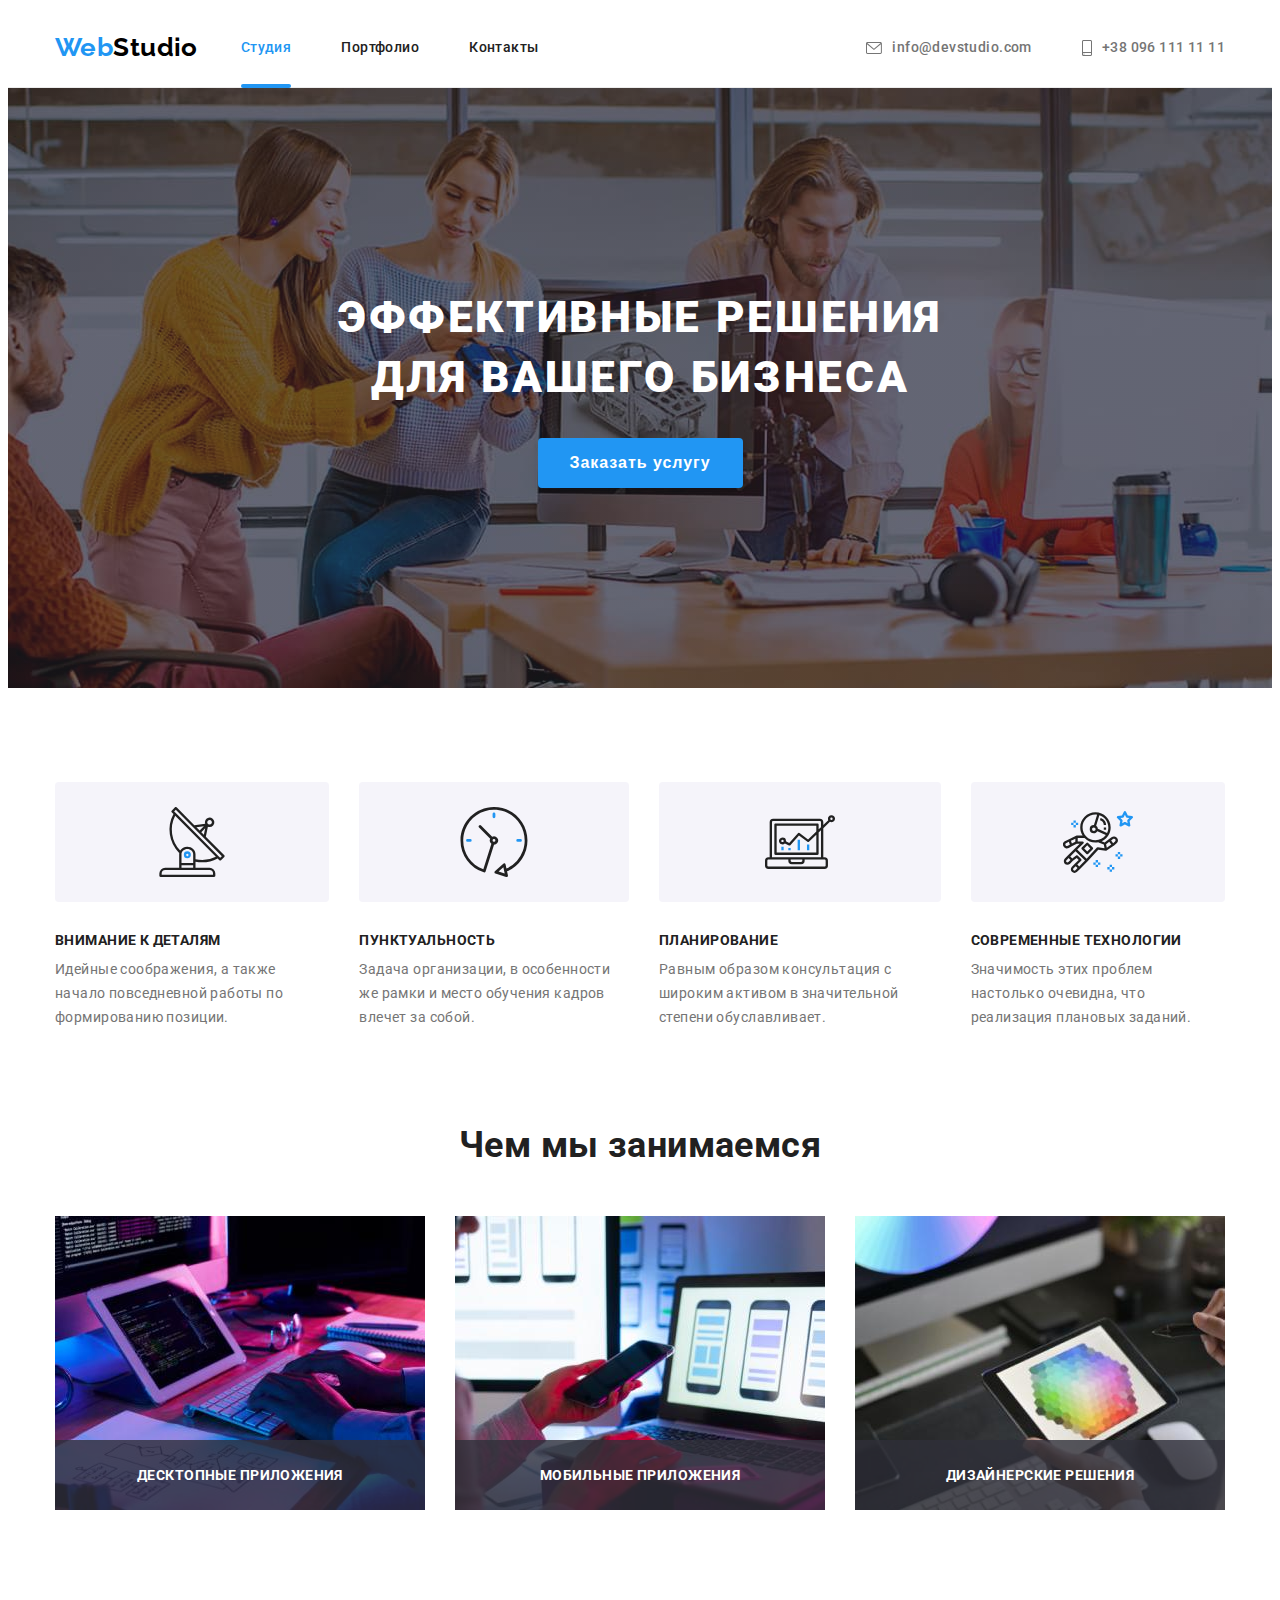
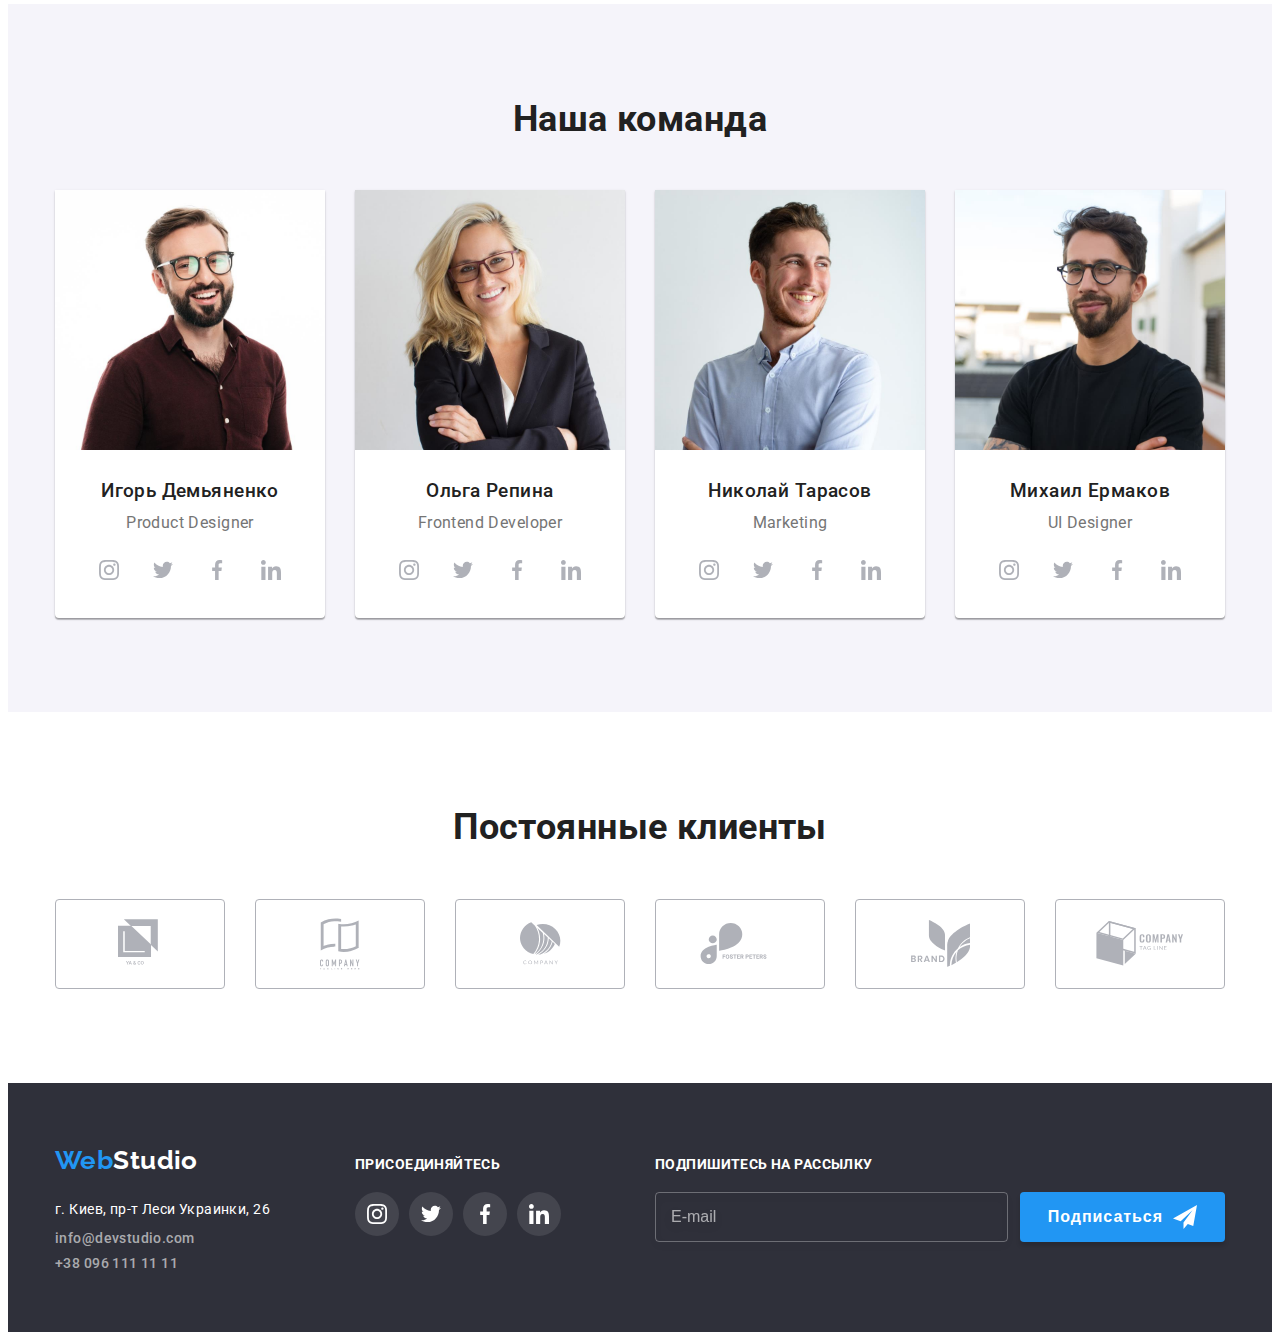
==== index.html @ 54476f55 "Initial commit" ====
<!DOCTYPE html>
<html lang="ru">
  <head>
    <meta charset="UTF-8" />
    <meta http-equiv="X-UA-Compatible" content="IE=edge" />
    <meta name="viewport" content="width=device-width, initial-scale=1.0" />
    <title>Студия</title>
    <link
      rel="stylesheet"
      href="https://cdnjs.cloudflare.com/ajax/libs/modern-normalize/1.0.0/modern-normalize.min.css"
      integrity="sha512-ISS7cAi1PEhQ8jnbJpJZMd29NlhNj4AWYyLOSp2CE/CsHxTCu+r+t0D2yoJudVrd0/8fTVPUVDzY5Tvli75u/g=="
      crossorigin="anonymous"
    />
    <link rel="preconnect" href="https://fonts.gstatic.com" />
    <link
      href="https://fonts.googleapis.com/css2?family=Raleway:wght@700&family=Roboto:wght@400;500;700;900&display=swap"
      rel="stylesheet"
    />
    <link rel="stylesheet" href="./css/styles.css" />
  </head>
  <body>
    <!-- Шапка -->
    <header class="page-header">
      <div class="container">
        <nav class="navigation-menu">
          <a href="./index.html" class="logo">
            <span class="logo-web">Web</span><span class="logo-studio">Studio</span></a
          >
          <ul class="list header-links">
            <li class="header-list-item"><a href="./index.html" class="link current">Студия</a></li>
            <li class="header-list-item"><a href="./portfolio.html" class="link">Портфолио</a></li>
            <li class="header-list-item"><a href="" class="link">Контакты</a></li>
          </ul>
        </nav>
        <ul class="list header-contacts">
          <li class="header-list-item">
            <a href="mailto:info@devstudio.com" class="link contact-link mail">
              <svg class="icon" width="16" height="12"><use href="./images/sprite.svg#icon-envelope"></use></svg
              >info@devstudio.com
            </a>
          </li>
          <li class="header-list-item">
            <a href="tel:+380961111111" class="link contact-link phone"
              ><svg class="icon" width="10" height="16"><use href="./images/sprite.svg#icon-smartphone"></use></svg>+38
              096 111 11 11</a
            >
          </li>
        </ul>
      </div>
    </header>
    <main>
      <!-- Герой -->
      <section class="hero">
        <div class="container">
          <h1 class="main-title">Эффективные решения для вашего бизнеса</h1>
          <button type="button" class="main-button" data-modal-open>Заказать услугу</button>
        </div>
      </section>
      <!-- Приемущества -->
      <section class="section">
        <div class="container advantages">
          <h2 class="visually-hidden">Наши приемущества</h2>
          <ul class="list advantages-list">
            <li class="advantages-item icon-antena">
              <h3 class="title list-title">Внимание к деталям</h3>
              <p>Идейные соображения, а также начало повседневной работы по формированию позиции.</p>
            </li>
            <li class="advantages-item icon-clock">
              <h3 class="title list-title">Пунктуальность</h3>
              <p>Задача организации, в особенности же рамки и место обучения кадров влечет за собой.</p>
            </li>
            <li class="advantages-item icon-diagram">
              <h3 class="title list-title">Планирование</h3>
              <p>Равным образом консультация с широким активом в значительной степени обуславливает.</p>
            </li>
            <li class="advantages-item icon-astronaut">
              <h3 class="title list-title">Современные технологии</h3>
              <p>Значимость этих проблем настолько очевидна, что реализация плановых заданий.</p>
            </li>
          </ul>
        </div>
      </section>
      <!-- Чем мы занимаемся -->
      <section class="section about-us">
        <div class="container">
          <h2 class="title section-title">Чем мы занимаемся</h2>
          <ul class="list about-us-list">
            <li class="about-us-list-item">
              <div class="about-us-thumb"><img src="./images/img_1.jpg" alt="Десктопные приложения" width="370" /></div>
              <h3 class="list-title">Десктопные приложения</h3>
            </li>
            <li class="about-us-list-item">
              <div class="about-us-thumb"><img src="./images/img_2.jpg" alt="Мобильные приложения" width="370" /></div>
              <h3 class="list-title">Мобильные приложения</h3>
            </li>
            <li class="about-us-list-item">
              <div class="about-us-thumb"><img src="./images/img_3.jpg" alt="Дизайнерские решения" width="370" /></div>
              <h3 class="list-title">Дизайнерские решения</h3>
            </li>
          </ul>
        </div>
      </section>
      <!-- Наша команда -->
      <section class="section our-team">
        <div class="container">
          <h2 class="title section-title">Наша команда</h2>
          <ul class="list team">
            <li class="team-member">
              <div class="team-member-photo">
                <img src="./images/photo_1.jpg" alt="фото Игорь Демьяненко" width="270" />
              </div>
              <div class="team-member-info">
                <h3 class="our-team-member">Игорь Демьяненко</h3>
                <p>Product Designer</p>
                <ul class="list social-icons">
                  <li class="social-icons-item">
                    <a href="" class="social-icons-link" target="_blank" rel="noopener noreferrer">
                      <svg class="icon"><use href="./images/sprite.svg#icon-instagram"></use></svg>
                    </a>
                  </li>
                  <li class="social-icons-item">
                    <a href="" class="social-icons-link" target="_blank" rel="noopener noreferrer">
                      <svg class="icon"><use href="./images/sprite.svg#icon-twitter"></use></svg>
                    </a>
                  </li>
                  <li class="social-icons-item">
                    <a href="" class="social-icons-link" target="_blank" rel="noopener noreferrer"
                      ><svg class="icon"><use href="./images/sprite.svg#icon-facebook"></use></svg
                    ></a>
                  </li>
                  <li class="social-icons-item">
                    <a href="" class="social-icons-link" target="_blank" rel="noopener noreferrer">
                      <svg class="icon"><use href="./images/sprite.svg#icon-linkedin"></use></svg>
                    </a>
                  </li>
                </ul>
              </div>
            </li>
            <li class="team-member">
              <div class="team-member-photo">
                <img src="./images/photo_2.jpg" alt="фото Ольга Репина" width="270" />
              </div>
              <div class="team-member-info">
                <h3 class="our-team-member">Ольга Репина</h3>
                <p>Frontend Developer</p>
                <ul class="list social-icons">
                  <li class="social-icons-item">
                    <a href="" class="social-icons-link" target="_blank" rel="noopener noreferrer">
                      <svg class="icon"><use href="./images/sprite.svg#icon-instagram"></use></svg>
                    </a>
                  </li>
                  <li class="social-icons-item">
                    <a href="" class="social-icons-link" target="_blank" rel="noopener noreferrer">
                      <svg class="icon"><use href="./images/sprite.svg#icon-twitter"></use></svg>
                    </a>
                  </li>
                  <li class="social-icons-item">
                    <a href="" class="social-icons-link" target="_blank" rel="noopener noreferrer">
                      <svg class="icon"><use href="./images/sprite.svg#icon-facebook"></use></svg>
                    </a>
                  </li>
                  <li class="social-icons-item">
                    <a href="" class="social-icons-link" target="_blank" rel="noopener noreferrer">
                      <svg class="icon"><use href="./images/sprite.svg#icon-linkedin"></use></svg>
                    </a>
                  </li>
                </ul>
              </div>
            </li>
            <li class="team-member">
              <div class="team-member-photo">
                <img src="./images/photo_3.jpg" alt="фото Николай Тарасов" width="270" />
              </div>
              <div class="team-member-info">
                <h3 class="our-team-member">Николай Тарасов</h3>
                <p>Marketing</p>
                <ul class="list social-icons">
                  <li class="social-icons-item">
                    <a href="" class="social-icons-link" target="_blank" rel="noopener noreferrer">
                      <svg class="icon"><use href="./images/sprite.svg#icon-instagram"></use></svg>
                    </a>
                  </li>
                  <li class="social-icons-item">
                    <a href="" class="social-icons-link" target="_blank" rel="noopener noreferrer">
                      <svg class="icon"><use href="./images/sprite.svg#icon-twitter"></use></svg>
                    </a>
                  </li>
                  <li class="social-icons-item">
                    <a href="" class="social-icons-link" target="_blank" rel="noopener noreferrer">
                      <svg class="icon"><use href="./images/sprite.svg#icon-facebook"></use></svg>
                    </a>
                  </li>
                  <li class="social-icons-item">
                    <a href="" class="social-icons-link" target="_blank" rel="noopener noreferrer">
                      <svg class="icon"><use href="./images/sprite.svg#icon-linkedin"></use></svg>
                    </a>
                  </li>
                </ul>
              </div>
            </li>
            <li class="team-member">
              <div class="team-member-photo">
                <img src="./images/photo_4.jpg" alt="фото Михаил Ермаков" width="270" />
              </div>
              <div class="team-member-info">
                <h3 class="our-team-member">Михаил Ермаков</h3>
                <p>UI Designer</p>
                <ul class="list social-icons">
                  <li class="social-icons-item">
                    <a href="" class="social-icons-link" target="_blank" rel="noopener noreferrer">
                      <svg class="icon"><use href="./images/sprite.svg#icon-instagram"></use></svg>
                    </a>
                  </li>
                  <li class="social-icons-item">
                    <a href="" class="social-icons-link" target="_blank" rel="noopener noreferrer">
                      <svg class="icon"><use href="./images/sprite.svg#icon-twitter"></use></svg>
                    </a>
                  </li>
                  <li class="social-icons-item">
                    <a href="" class="social-icons-link" target="_blank" rel="noopener noreferrer">
                      <svg class="icon"><use href="./images/sprite.svg#icon-facebook"></use></svg>
                    </a>
                  </li>
                  <li class="social-icons-item">
                    <a href="" class="social-icons-link" target="_blank" rel="noopener noreferrer">
                      <svg class="icon"><use href="./images/sprite.svg#icon-linkedin"></use></svg>
                    </a>
                  </li>
                </ul>
              </div>
            </li>
          </ul>
        </div>
      </section>
      <section class="section regular-customers">
        <div class="container">
          <h2 class="title section-title">Постоянные клиенты</h2>
          <ul class="list">
            <li class="customers-list-item">
              <a href="" class="customers-icons-link" target="_blank" rel="noopener noreferrer">
                <svg class="icon" width="44" height="49"><use href="./images/sprite.svg#icon-logo_1"></use></svg>
              </a>
            </li>
            <li class="customers-list-item">
              <a href="" class="customers-icons-link" target="_blank" rel="noopener noreferrer">
                <svg class="icon" width="40" height="52"><use href="./images/sprite.svg#icon-logo_2"></use></svg>
              </a>
            </li>
            <li class="customers-list-item">
              <a href="" class="customers-icons-link" target="_blank" rel="noopener noreferrer">
                <svg class="icon" width="41" height="43"><use href="./images/sprite.svg#icon-logo_3"></use></svg>
              </a>
            </li>
            <li class="customers-list-item">
              <a href="" class="customers-icons-link" target="_blank" rel="noopener noreferrer">
                <svg class="icon" width="80" height="42"><use href="./images/sprite.svg#icon-logo_4"></use></svg>
              </a>
            </li>
            <li class="customers-list-item">
              <a href="" class="customers-icons-link" target="_blank" rel="noopener noreferrer">
                <svg class="icon" width="59" height="47"><use href="./images/sprite.svg#icon-logo_5"></use></svg>
              </a>
            </li>
            <li class="customers-list-item">
              <a href="" class="customers-icons-link" target="_blank" rel="noopener noreferrer">
                <svg class="icon" width="88" height="45"><use href="./images/sprite.svg#icon-logo_6"></use></svg>
              </a>
            </li>
          </ul>
        </div>
      </section>
    </main>
    <!-- Футер -->
    <footer class="footer-section">
      <div class="container footer-blocks">
        <div class="widget-block">
          <a href="./index.html" class="logo">
            <span class="logo-web">Web</span><span class="logo-studio-footer">Studio</span></a
          >
          <address>
            <span class="our-address">г. Киев, пр-т Леси Украинки, 26</span>
            <a href="mailto:info@devstudio.com" class="link link-footer">info@devstudio.com</a>
            <a href="tel:+380961111111" class="link link-footer">+38 096 111 11 11</a>
          </address>
        </div>
        <div class="social">
          <h2 class="social-title">Присоединяйтесь</h2>
          <ul class="list">
            <li class="social-list-item">
              <a href="" class="link" target="_blank" rel="noreferrer noopener">
                <svg class="icon">
                  <use href="./images/sprite.svg#icon-instagram"></use>
                </svg>
              </a>
            </li>
            <li class="social-list-item">
              <a href="" class="link" target="_blank" rel="noreferrer noopener">
                <svg class="icon">
                  <use href="./images/sprite.svg#icon-twitter"></use>
                </svg>
              </a>
            </li>
            <li class="social-list-item">
              <a href="" class="link" target="_blank" rel="noreferrer noopener">
                <svg class="icon">
                  <use href="./images/sprite.svg#icon-facebook"></use>
                </svg>
              </a>
            </li>
            <li class="social-list-item">
              <a href="" class="link" target="_blank" rel="noreferrer noopener">
                <svg class="icon">
                  <use href="./images/sprite.svg#icon-linkedin"></use>
                </svg>
              </a>
            </li>
          </ul>
        </div>
        <div class="subscription">
          <h2 class="actions">Подпишитесь на рассылку</h2>
          <form class="subscription-form">
            <input class="form-field" type="email" placeholder="E-mail" name="subscription-email" />
            <button class="btn-submit" type="submit">
              Подписаться<svg class="subscription-icon" width="24" height="24">
                <use href="./images/sprite.svg#icon-send"></use>
              </svg>
            </button>
          </form>
        </div>
      </div>
    </footer>
    <div class="backdrop is-hidden" data-modal>
      <div class="modal">
        <button class="btn-close" aria-label="Close" data-modal-close>
          <svg class="icon" width="18" height="18">
            <use href="./images/sprite.svg#icon-close"></use>
          </svg>
        </button>
        <form class="form">
          <b class="form-title">Оставьте свои данные, мы вам перезвоним</b>
          <div class="form-field">
            <label class="form-label" for="name">Имя</label>
            <input class="form-field-actions" type="text" id="name" name="user-name" />
            <svg class="icon" width="18" height="18">
              <use href="./images/sprite.svg#icon-person"></use>
            </svg>
          </div>
          <div class="form-field">
            <label class="form-label" for="tel">Телефон</label>
            <input class="form-field-actions" type="tel" id="tel" name="user-pohone-number" />
            <svg class="icon" width="18" height="18">
              <use href="./images/sprite.svg#icon-phone"></use>
            </svg>
          </div>
          <div class="form-field">
            <label class="form-label" for="email">Почта</label>
            <input class="form-field-actions" type="email" id="email" name="user-email" />
            <svg class="icon" width="18" height="18">
              <use href="./images/sprite.svg#icon-mail"></use>
            </svg>
          </div>
          <div class="form-field">
            <label class="form-label" for="coment">Комментарий</label>
            <textarea
              class="form-field-actions form-massage"
              name="coment"
              id="coment"
              cols="30"
              rows="10"
              placeholder="Введите текст"
            ></textarea>
          </div>
          <div class="policy-check">
            <label class="form-label"
              ><input class="checkbox" type="checkbox" name="policy" />
              <span class="checkbox-icon"></span>
              Соглашаюсь с рассылкой и принимаю
              <a class="link" href="">Условия договора</a></label
            >
          </div>
          <button class="btn-submit" type="submit">Отправить</button>
        </form>
      </div>
    </div>
    <script src="./js/modal.js"></script>
  </body>
</html>
---- css/styles.css ----
:root {
  --main-text-color: #757575;
  --title-text-color: #212121;
  --accent-text-color: #2196f3;
  --accent-buton-color: #188ce8;
  --filter-button-color: #f5f4fa;
  --dark-bg-color: #2f303a;
  --logo-dark-color: #000000;
  --main-title-color: #ffffff;
  --light_bg-color: #f5f4fa;
  --icon_color: #afb1b8;
  --animation-proprety: cubic-bezier(0.4, 0, 0.2, 1);
}

html {
  box-sizing: border-box;
}
*,
*::after,
*::before {
  box-sizing: inherit;
}

body {
  font-family: 'Roboto', sans-serif;
  font-size: 14px;
  line-height: 1.71;
  letter-spacing: 0.03em;
  color: var(--main-text-color);
  background-color: var(--main-title-color);
}

address {
  font-style: normal;
}

.link {
  text-decoration: none;
  font-weight: 500;
  line-height: 1.14;
  color: var(--title-text-color);
  transition-property: color;
  transition-duration: 250ms;
  transition-timing-function: var(--animation-proprety);
}

.current,
.link:hover,
.link:focus {
  color: var(--accent-text-color);
}

.list {
  list-style: none;
  padding-left: 0;
  margin: 0;
}

.title {
  font-weight: 700;
  color: var(--title-text-color);
}

.button {
  display: inline-block;
  padding: 6px 22px;
  font-weight: 500;
  font-size: 16px;
  line-height: 1.62;
  text-align: center;
  cursor: pointer;
  min-width: 73px;
}

h1,
h2,
h3,
ul,
p {
  margin-top: 0;
  margin-bottom: 0;
}

img {
  display: block;
  max-width: 100%;
  height: auto;
}

.section {
  padding-bottom: 94px;
  padding-top: 94px;
}

.container {
  width: 1200px;
  padding-left: 15px;
  padding-right: 15px;
  margin-left: auto;
  margin-right: auto;
}
/* Шапка */
.page-header {
  height: 80px;
  border-bottom: 1px solid #ececec;
}

.page-header .container {
  display: flex;
  align-items: center;
  justify-content: space-between;
  padding-top: 0;
  padding-bottom: 0;
}

.navigation-menu {
  display: flex;
  align-items: center;
}
.header-links {
  display: flex;
  align-items: center;
  margin-left: -50px;
}
.header-contacts {
  display: flex;
  align-items: center;
}

.header-list-item {
  position: relative;
  margin-left: 50px;
}

.header-list-item .current::after {
  content: '';
  position: absolute;
  bottom: 0;
  left: 0;
  width: 100%;
  height: 4px;
  background: var(--accent-text-color);
  border-radius: 2px;
}

.header-list-item:first-child,
.about-us-list-item:first-child,
.team-member:first-child,
.regular-customers .list-item:first-child,
.social .list-item:first-child,
.advantages-item:first-child {
  margin-left: 0;
}

.page-header .link {
  display: block;
  padding-top: 32px;
  padding-bottom: 32px;
}

.logo {
  display: inline-block;
  font-family: 'Raleway', sans-serif;
  text-decoration: none;
  font-weight: 700;
  font-size: 26px;
  line-height: 1.38;
  margin-right: 93px;
}

.logo-web {
  color: var(--accent-text-color);
}

.logo-studio {
  color: var(--logo-dark-color);
}

.contact-link {
  color: var(--main-text-color);
}
.header-list-item .contact-link {
  display: inline-flex;
  align-items: center;
}

.header-list-item .icon {
  fill: var(--main-text-color);
  margin-right: 10px;
  transition-property: fill;
  transition-duration: 250ms;
  transition-timing-function: var(--animation-proprety);
}
.contact-link:hover .icon {
  fill: var(--accent-text-color);
}
/* Герой */
.hero {
  padding-left: 0;
  padding-right: 0;
  text-align: center;
  max-width: 1600px;
  height: 600px;
  background-color: var(--dark-bg-color);
  margin-right: auto;
  margin-left: auto;
  background-image: linear-gradient(to right, rgba(47, 48, 58, 0.4), rgba(47, 48, 58, 0.4)), url(../css/img/hero.jpg);
  background-position: center;
  background-repeat: no-repeat;
  background-size: cover;
}

.hero .container {
  text-align: center;
  /* width: calc(100% / 12 * 5); */
  max-width: 696px;
  padding-top: 200px;
  padding-bottom: 200px;
}

.main-title {
  margin-bottom: 30px;
  font-weight: 900;
  font-size: 44px;
  line-height: 1.36;
  color: var(--main-title-color);
  letter-spacing: 0.06em;
  text-transform: uppercase;
}

.main-button {
  font-weight: 700;
  font-size: 16px;
  line-height: 1.87;
  text-align: center;
  letter-spacing: 0.06em;
  background-color: var(--accent-text-color);
  color: var(--main-title-color);
  border: none;
  box-shadow: 0px 4px 4px rgba(0, 0, 0, 0.15);
  border-radius: 4px;
  padding: 10px 32px;
  transition-property: background-color;
  transition-duration: 250ms;
  transition-timing-function: var(--animation-proprety);
}

.main-button:focus,
.main-button:hover {
  background-color: var(--accent-buton-color);
}

.section-title {
  margin-bottom: 50px;
  font-size: 36px;
  line-height: 1.17;
  text-align: center;
}

.list-title {
  font-size: 14px;
  line-height: 1.17;
  text-transform: uppercase;
  margin-bottom: 10px;
}

.visually-hidden {
  position: absolute !important;
  clip: rect(1px 1px 1px 1px);
  clip: rect(1px, 1px, 1px, 1px);
  padding: 0 !important;
  border: 0 !important;
  height: 1px !important;
  width: 1px !important;
  overflow: hidden;
}
/* Приемущества */
.advantages-list {
  display: flex;
}

.advantages-item {
  margin-left: 30px;
}
.advantages-item .list-title {
  padding-top: 30px;
}

.advantages-item:first-child {
  margin-left: 0;
}

.advantages-item::before {
  display: block;
  content: '';
  height: 120px;
  background-color: var(--light_bg-color);
  background-position: center;
  background-repeat: no-repeat;
  border-radius: 4px;
}
.icon-antena::before {
  background-image: url(../css/img/antenna.svg);
}
.icon-clock::before {
  background-image: url(../css/img/clock.svg);
}
.icon-diagram::before {
  background-image: url(../css/img/diagram.svg);
}
.icon-astronaut::before {
  background-image: url(../css/img/astronaut.svg);
}
/* Чем мы занимаемся */
.about-us {
  padding-top: 0;
}

.about-us .container {
  padding-top: 0px;
}

.about-us-list {
  display: flex;
}
.about-us-list-item {
  position: relative;
  margin-left: 30px;
}

.about-us-thumb {
}

.about-us .list-title {
  position: absolute;
  bottom: 0;
  margin-bottom: 0;
  text-align: center;
  width: 100%;
  padding-top: 27px;
  padding-bottom: 27px;
  color: var(--main-title-color);
  background-color: rgba(47, 48, 58, 0.8);
}
/* Наша команда */
.our-team {
  background-color: var(--light_bg-color);
}

.team {
  display: flex;
  justify-content: space-between;
  font-size: 16px;
  line-height: 1.187;
  text-align: center;
}

.team-member {
  margin-left: 30px;
  width: 270px;
  height: 428px;
  background: #ffffff;
  box-shadow: 0px 1px 3px rgba(0, 0, 0, 0.12), 0px 1px 1px rgba(0, 0, 0, 0.14), 0px 2px 1px rgba(0, 0, 0, 0.2);
  border-radius: 0px 0px 4px 4px;
}

.team-member-info {
  padding-top: 30px;
  padding-bottom: 30px;
}

.our-team-member {
  padding-bottom: 10px;
  font-weight: 500;
  color: #212121;
}

.social-icons {
  display: inline-flex;
  padding-top: 16px;
}

.social-icons-item + .social-icons-item {
  margin-left: 10px;
}
.social-icons-link {
  display: flex;
  justify-content: center;
  align-items: center;
  width: 44px;
  height: 44px;
  border-radius: 50%;
  background-color: var(--main-title-color);
  transition-property: background-color;
  transition-duration: 250ms;
  transition-timing-function: var(--animation-proprety);
}

.social-icons .icon {
  width: 20px;
  height: 20px;
  fill: var(--icon_color);
  transition-property: fill;
  transition-duration: 250ms;
  transition-timing-function: var(--animation-proprety);
}

.social-icons-link:hover,
.social-icons-link:focus {
  background-color: var(--accent-text-color);
}

.social-icons-link:hover .icon,
.social-icons-link:focus .icon {
  fill: var(--main-title-color);
}

/* Постоянные клиенты */
.regular-customers .list {
  display: flex;
}

.customers-list-item + .customers-list-item {
  margin-left: 30px;
}

.customers-icons-link {
  display: inline-flex;
  align-items: center;
  justify-content: center;
  height: 90px;
  width: 170px;
  border: 1px solid var(--icon_color);
  box-sizing: border-box;
  border-radius: 4px;
  fill: var(--icon_color);
  transition-property: border;
  transition-duration: 250ms;
  transition-timing-function: var(--animation-proprety);
}
.customers-icons-link .icon {
  transition-property: fill;
  transition-duration: 250ms;
  transition-timing-function: var(--animation-proprety);
}

.customers-icons-link:hover,
.customers-icons-link:focus {
  border: 1px solid var(--accent-text-color);
}

.customers-icons-link:hover .icon,
.customers-icons-link:focus .icon {
  fill: var(--accent-text-color);
}

.backdrop {
  position: fixed;
  top: 0;
  left: 0;
  background-color: rgba(0, 0, 0, 0.2);
  width: 100%;
  height: 100%;
  opacity: 1;
  transition: opacity 250ms var(--animation-proprety);
}

.modal {
  position: absolute;
  top: 50%;
  left: 50%;
  padding: 40px;
  transform: translate(-50%, -50%);
  width: 100%;
  max-width: 530px;
  min-height: 580px;
  background: var(--main-title-color);
  box-shadow: 0px 1px 3px rgba(0, 0, 0, 0.12), 0px 1px 1px rgba(0, 0, 0, 0.14), 0px 2px 1px rgba(0, 0, 0, 0.2);
  border-radius: 4px;
  transition-duration: 250ms;
  transition-timing-function: var(--animation-proprety);
  justify-content: center;
}

.btn-close {
  display: flex;
  position: absolute;
  top: 8px;
  right: 8px;
  width: 30px;
  height: 30px;
  background: #ffffff;
  border: 1px solid #e6e6e6;
  border-radius: 50%;
  box-sizing: border-box;
  justify-content: center;
  align-items: center;
  transition-duration: 250ms;
  transition-timing-function: var(--animation-proprety);
}

.btn-close:hover,
.btn-close:focus {
  fill: var(--accent-text-color);
}

.form-title {
  font-weight: 700;
  font-size: 20px;
  line-height: 1.15;
  text-align: center;
  letter-spacing: 0.03em;
  color: var(--title-text-color);
  margin-bottom: 12px;
}

.backdrop.is-hidden {
  opacity: 0;
  visibility: hidden;
  pointer-events: none;
}

.is-hidden .modal {
  transform: translate(100%, 100%) scale(0);
}
.form {
  flex-direction: column;
  display: flex;
  justify-content: center;
}

.form-field {
  position: relative;
  flex-direction: column;
  display: flex;
  margin-bottom: 10px;
}

.form-field-actions {
  border: 1px solid rgba(33, 33, 33, 0.2);
  box-sizing: border-box;
  border-radius: 4px;
  padding-top: 11px;
  padding-bottom: 11px;
  padding-left: 41px;
  transition-duration: 250ms;
  transition-timing-function: var(--animation-proprety);
}

.form-field-actions:focus {
  border: 1px solid var(--accent-text-color);
  box-sizing: border-box;
  border-radius: 4px;
  outline-style: var(--accent-text-color);
}

.form .form-field-actions:focus + .icon {
  fill: var(--accent-text-color);
}

.form .form-label {
  font-size: 12px;
  line-height: 1.16;
  letter-spacing: 0.01em;
  color: var(--main-text-color);
  margin-bottom: 4px;
}

.form .icon {
  position: absolute;
  display: inline-block;
  top: 29px;
  left: 15px;
  transition-duration: 250ms;
  transition-timing-function: var(--animation-proprety);
}

.form-massage {
  resize: none;
  padding: 12px 16px;
  margin-bottom: 20px;
}

.form-massage::placeholder {
  font-size: 12px;
  line-height: 1.16;
  letter-spacing: 0.01em;
  color: rgba(117, 117, 117, 0.5);
}

.modal .btn-submit {
  border: none;
  background: var(--accent-text-color);
  box-shadow: 0px 4px 4px rgba(0, 0, 0, 0.15);
  border-radius: 4px;
  padding: 10px 55px;
  font-weight: 700;
  line-height: 1.87;
  letter-spacing: 0.06em;
  color: var(--main-title-color);
  margin: auto;
  transition-duration: 250ms;
  transition-timing-function: var(--animation-proprety);
}

.modal .btn-submit:focus,
.modal .btn-submit:hover {
  background: var(--accent-buton-color);
  box-shadow: 0px 4px 4px rgba(0, 0, 0, 0.15);
  border-radius: 4px;
}

.policy-check {
  padding-bottom: 30px;
}

.policy-check .form-label {
  display: flex;
  align-items: center;
  justify-content: center;
  font-size: 14px;
  line-height: 1.71;
  color: var(--main-text-color);
}

.checkbox {
  -webkit-appearance: none;
  -moz-appearance: none;
  position: absolute;
}

.checkbox-icon {
  display: inline-block;
  width: 16px;
  height: 15px;
  border: 2px solid var(--title-text-color);
  border-radius: 2px;
  margin-right: 7px;
  transition-duration: 250ms;
  transition-timing-function: var(--animation-proprety);
}

.checkbox:checked + .checkbox-icon {
  border-color: transparent;
  background-color: var(--main-title-color);
  background-image: url(../images/icon_check.svg);
  background-size: contain;
  background-origin: border-box;
  transition-duration: 250ms;
  transition-timing-function: var(--animation-proprety);
}

.policy-check .link {
  color: var(--accent-text-color);
  padding-left: 4px;
}

/* Футер */
.footer-section {
  background-color: var(--dark-bg-color);
}

.footer-section .logo {
  display: block;
  margin-bottom: 20px;
}

.footer-section .container {
  padding-top: 60px;
  padding-bottom: 60px;
}

.logo-studio-footer,
.our-address {
  color: var(--main-title-color);
}
.link-footer {
  display: block;
  padding-top: 9px;
  color: rgba(255, 255, 255, 0.6);
}

.footer-blocks {
  display: flex;
  align-items: baseline;
  justify-content: space-between;
}

.social-title {
  font-size: 14px;
  font-weight: 700;
  line-height: 16px;
  letter-spacing: 0.03em;
  text-transform: uppercase;
  margin-bottom: 20px;
  color: var(--main-title-color);
  text-transform: uppercase;
}

.social .list {
  display: inline-flex;
}

.social-list-item + .social-list-item {
  margin-left: 10px;
}
.social .link {
  display: flex;
  justify-content: center;
  align-items: center;
  width: 44px;
  height: 44px;
  border-radius: 50%;
  background: rgba(255, 255, 255, 0.1);
  transition-property: background-color;
  transition-duration: 250ms;
  transition-timing-function: var(--animation-proprety);
}

.social,
.widget-block {
  flex-basis: calc((50% - 45px) / 2);
}

.social .icon {
  width: 20px;
  height: 20px;
  fill: var(--main-title-color);
}

.social .link:hover,
.social .link:focus {
  background-color: var(--accent-text-color);
}

.subscription {
  flex-basis: calc(50% - 15px);
}

.subscription .actions {
  font-family: Roboto;
  font-style: normal;
  font-size: 14px;
  font-weight: 700;
  line-height: 1.14;
  text-transform: uppercase;
  color: var(--main-title-color);
  margin-bottom: 20px;
}
.subscription-form {
  display: flex;
  justify-content: space-between;
}

.subscription-form ::placeholder {
  font-size: 16px;
  line-height: 1.25;
  color: rgba(255, 255, 255, 0.6);
}

.subscription .form-field {
  width: 100%;
  border: 1px solid rgba(255, 255, 255, 0.3);
  box-sizing: border-box;
  filter: drop-shadow(0px 4px 4px rgba(0, 0, 0, 0.15));
  border-radius: 4px;
  background-color: transparent;
  padding: 15px;
  margin-bottom: 0px;
  color: var(--main-title-color);
}

.subscription .btn-submit {
  border: none;
  display: flex;
  padding: 10px 28px;
  background: var(--accent-text-color);
  box-shadow: 0px 4px 4px rgba(0, 0, 0, 0.15);
  border-radius: 4px;
  color: var(--main-title-color);
  font-weight: 700;
  line-height: 1.87;
  font-size: 16px;
  letter-spacing: 0.06em;
  cursor: pointer;
  margin-left: 12px;
  align-items: center;
}

.subscription-icon {
  margin-left: 10px;
}
/* Портфолио */
.filter {
  background-color: var(--filter-button-color);
  border: none;
  border-radius: 4px;
  transition-property: background-color, color, box-shadow;
  transition-duration: 250ms;
  transition-timing-function: var(--animation-proprety);
}

.filter:hover,
.filter:active,
.filter:focus {
  background-color: var(--accent-text-color);
  color: var(--main-title-color);
  box-shadow: 0px 3px 1px rgba(0, 0, 0, 0.1), 0px 1px 2px rgba(0, 0, 0, 0.08), 0px 2px 2px rgba(0, 0, 0, 0.12);
}

.list-button {
  display: flex;
  justify-content: center;
}

.list-button-item {
  margin-right: 8px;
}

.list-button-item:last-child {
  margin-right: 0;
}

.portfolio-item-title {
  background: #ffffff;
  border-right: 1px solid #eeeeee;
  border-bottom: 1px solid #eeeeee;
  border-left: 1px solid #eeeeee;
  padding: 20px 24px;
}

.list-item-title {
  font-size: 18px;
  line-height: 2;
  letter-spacing: 0.06em;
}
/* здесь не применяется font-weight:normal дефолтом (не могу найти почему) */
.portfolio-list .list-item {
  font-weight: 400;
  font-size: 16px;
  line-height: 1.87;
  color: var(--main-text-color);
}

.portfolio-list {
  display: flex;
  flex-wrap: wrap;
  padding-top: 50px;
}

.portfolio-item {
  margin-right: 30px;
  margin-bottom: 30px;
  background: #ffffff;
  flex-basis: calc((100% - 60px) / 3);
}

.portfolio-item:nth-child(3n) {
  margin-right: 0;
}
.portfolio-item:nth-last-child(-n + 3) {
  margin-bottom: 0;
}

.portfolio-item .link:hover,
.portfolio-item .link:focus {
  color: var(--title-text-color);
  border: 1px solid #eeeeee;
  box-sizing: border-box;
  box-shadow: 0px 1px 1px rgba(0, 0, 0, 0.12), 0px 4px 4px rgba(0, 0, 0, 0.06), 1px 4px 6px rgba(0, 0, 0, 0.16);
}

.portfolio-item .link {
  display: block;
  transition-property: color, box-sizing, box-shadow;
  transition-duration: 250ms;
  transition-timing-function: var(--animation-proprety);
}

.portfolio-item-img {
  position: relative;
  overflow: hidden;
}

.overlay {
  position: absolute;
  top: 0;
  left: 0;
  width: 100%;
  height: 100%;
  background-color: rgba(33, 150, 243, 0.9);
  transform: translatey(100%);
  transition: transform 250ms var(--animation-proprety);
  padding: 63px 24px;
  font-size: 18px;
  font-weight: 400;
  line-height: 1.56;
  color: var(--main-title-color);
}

.portfolio-item:hover .overlay {
  transform: translatey(0);
}
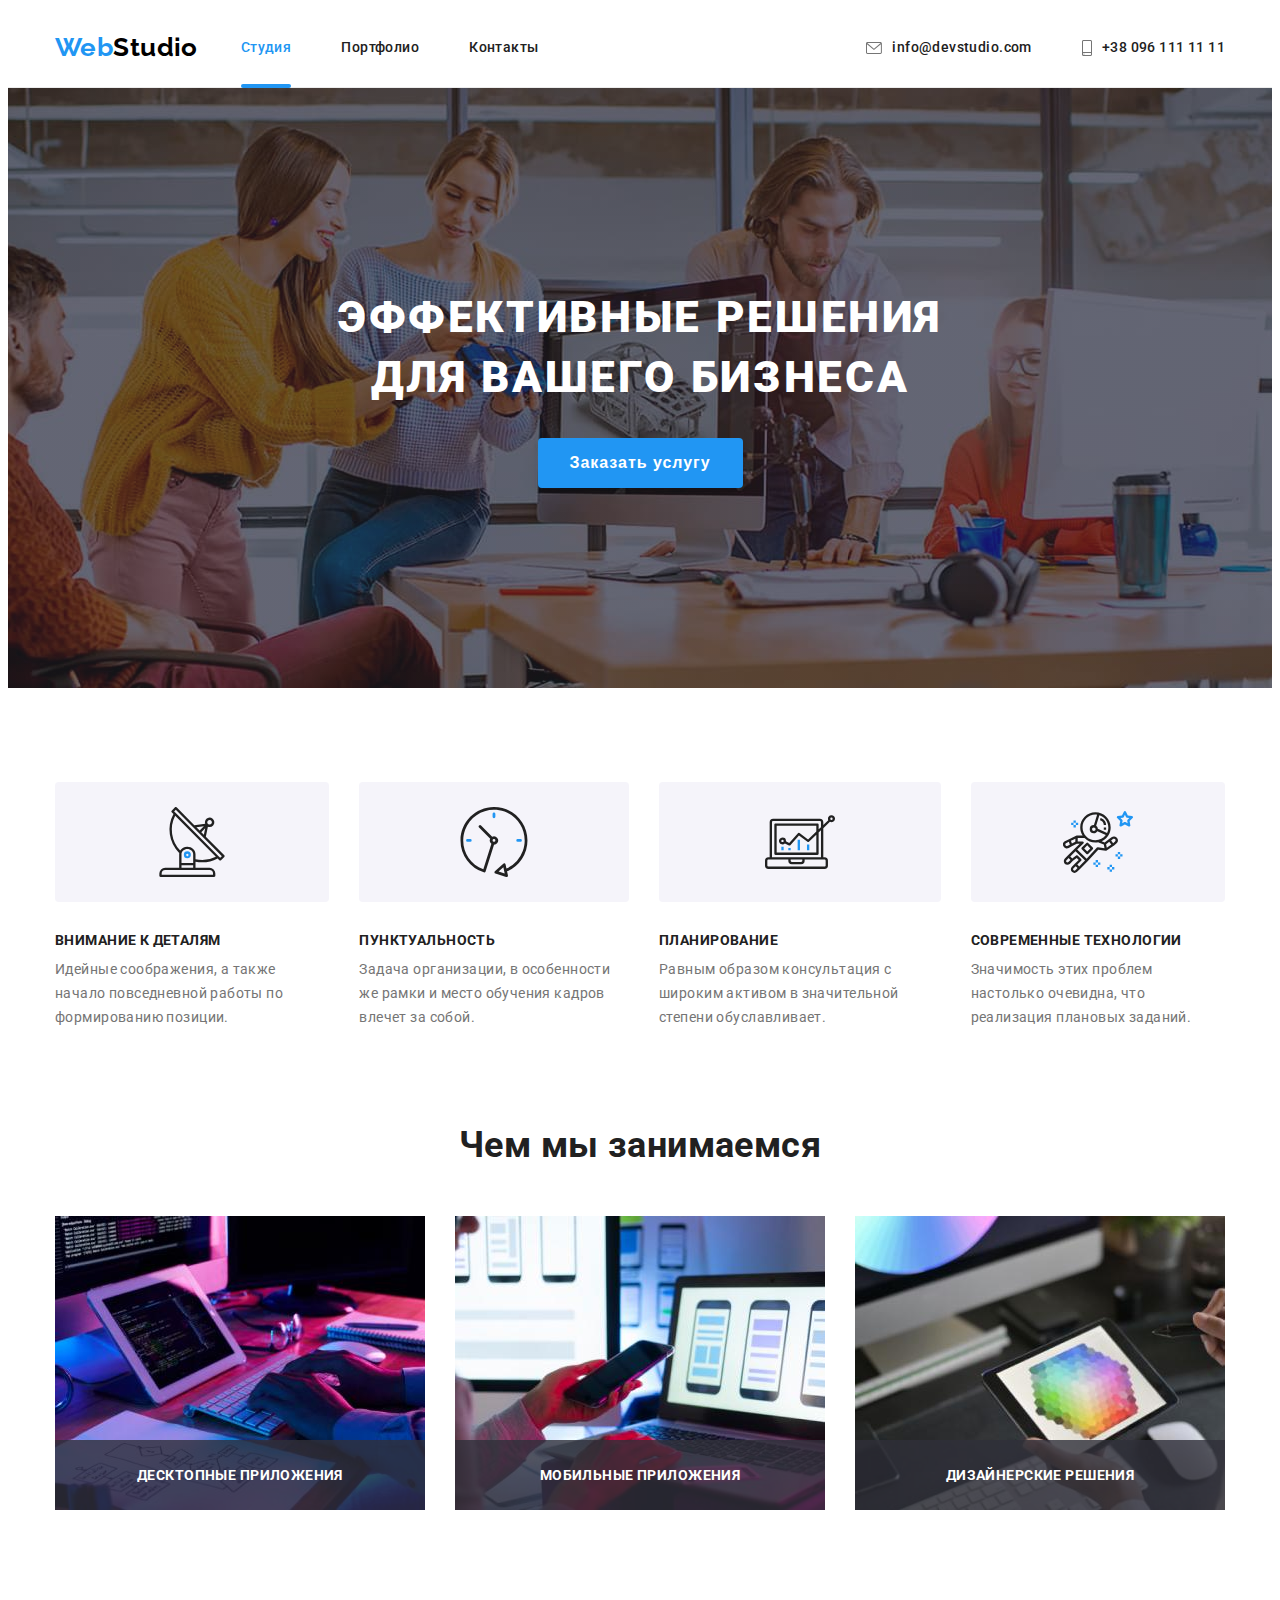
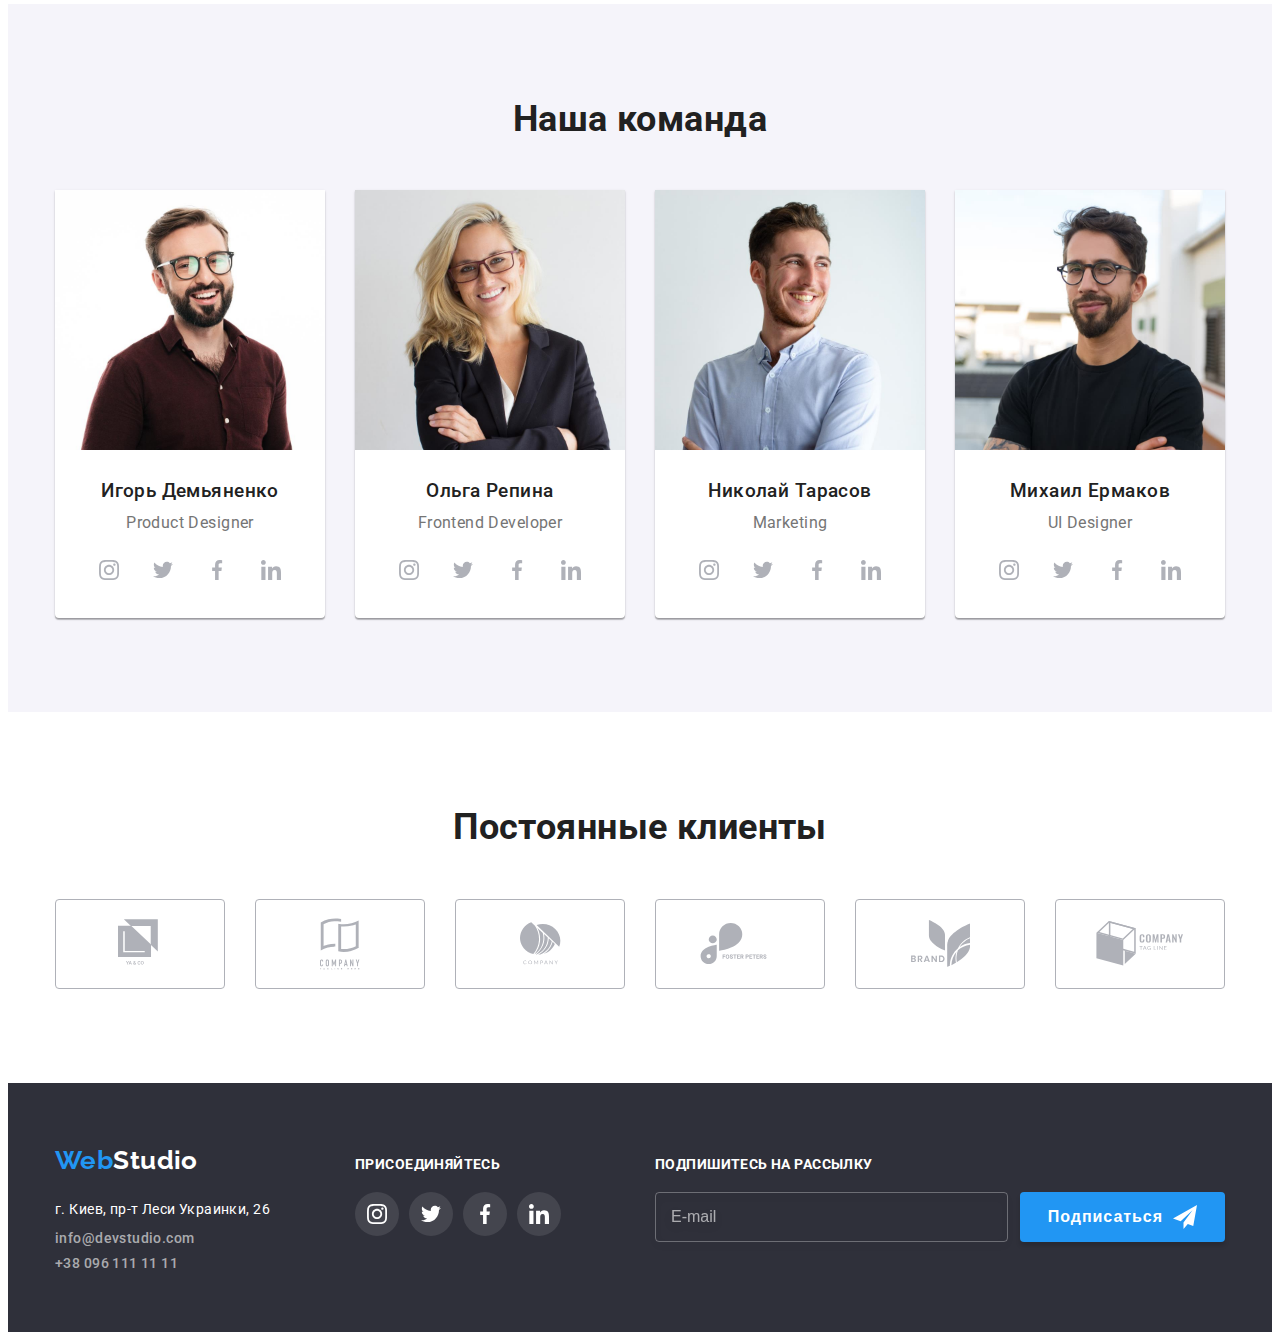
==== commit 4c2ff8d9: "BEM" ====
--- a/index.html
+++ b/index.html
@@ -20,29 +20,30 @@
   </head>
   <body>
     <!-- Шапка -->
-    <header class="page-header">
-      <div class="container">
-        <nav class="navigation-menu">
+    <header class="header">
+      <div class="header__container container">
+        <nav class="header__nav">
           <a href="./index.html" class="logo">
             <span class="logo-web">Web</span><span class="logo-studio">Studio</span></a
           >
-          <ul class="list header-links">
-            <li class="header-list-item"><a href="./index.html" class="link current">Студия</a></li>
-            <li class="header-list-item"><a href="./portfolio.html" class="link">Портфолио</a></li>
-            <li class="header-list-item"><a href="" class="link">Контакты</a></li>
+          <ul class="list header__links">
+            <li class="header__item"><a href="./index.html" class="link header__link current">Студия</a></li>
+            <li class="header__item"><a href="./portfolio.html" class="link header__link">Портфолио</a></li>
+            <li class="header__item"><a href="" class="link header__link">Контакты</a></li>
           </ul>
         </nav>
-        <ul class="list header-contacts">
-          <li class="header-list-item">
-            <a href="mailto:info@devstudio.com" class="link contact-link mail">
-              <svg class="icon" width="16" height="12"><use href="./images/sprite.svg#icon-envelope"></use></svg
+        <ul class="list header__contacts">
+          <li class="header__item">
+            <a href="mailto:info@devstudio.com" class="link header__contact-link mail header__link">
+              <svg class="header__icon" width="16" height="12"><use href="./images/sprite.svg#icon-envelope"></use></svg
               >info@devstudio.com
             </a>
           </li>
-          <li class="header-list-item">
-            <a href="tel:+380961111111" class="link contact-link phone"
-              ><svg class="icon" width="10" height="16"><use href="./images/sprite.svg#icon-smartphone"></use></svg>+38
-              096 111 11 11</a
+          <li class="header__item">
+            <a href="tel:+380961111111" class="link header__contact-link phone header__link"
+              ><svg class="header__icon" width="10" height="16">
+                <use href="./images/sprite.svg#icon-smartphone"></use></svg
+              >+38 096 111 11 11</a
             >
           </li>
         </ul>
@@ -51,30 +52,30 @@
     <main>
       <!-- Герой -->
       <section class="hero">
-        <div class="container">
-          <h1 class="main-title">Эффективные решения для вашего бизнеса</h1>
-          <button type="button" class="main-button" data-modal-open>Заказать услугу</button>
+        <div class="hero__container container">
+          <h1 class="hero__main-title">Эффективные решения для вашего бизнеса</h1>
+          <button type="button" class="hero__button" data-modal-open>Заказать услугу</button>
         </div>
       </section>
       <!-- Приемущества -->
-      <section class="section">
-        <div class="container advantages">
+      <section class="advantages section">
+        <div class="container">
           <h2 class="visually-hidden">Наши приемущества</h2>
-          <ul class="list advantages-list">
-            <li class="advantages-item icon-antena">
-              <h3 class="title list-title">Внимание к деталям</h3>
+          <ul class="list advantages__list">
+            <li class="advantages__item advantages__icon-antena">
+              <h3 class="title advantages__list-title">Внимание к деталям</h3>
               <p>Идейные соображения, а также начало повседневной работы по формированию позиции.</p>
             </li>
-            <li class="advantages-item icon-clock">
-              <h3 class="title list-title">Пунктуальность</h3>
+            <li class="advantages__item advantages__icon-clock">
+              <h3 class="title advantages__list-title">Пунктуальность</h3>
               <p>Задача организации, в особенности же рамки и место обучения кадров влечет за собой.</p>
             </li>
-            <li class="advantages-item icon-diagram">
-              <h3 class="title list-title">Планирование</h3>
+            <li class="advantages__item advantages__icon-diagram">
+              <h3 class="title advantages__list-title">Планирование</h3>
               <p>Равным образом консультация с широким активом в значительной степени обуславливает.</p>
             </li>
-            <li class="advantages-item icon-astronaut">
-              <h3 class="title list-title">Современные технологии</h3>
+            <li class="advantages__item advantages__icon-astronaut">
+              <h3 class="title advantages__list-title">Современные технологии</h3>
               <p>Значимость этих проблем настолько очевидна, что реализация плановых заданий.</p>
             </li>
           </ul>
@@ -82,20 +83,22 @@
       </section>
       <!-- Чем мы занимаемся -->
       <section class="section about-us">
-        <div class="container">
+        <div class="container about__container">
           <h2 class="title section-title">Чем мы занимаемся</h2>
-          <ul class="list about-us-list">
-            <li class="about-us-list-item">
-              <div class="about-us-thumb"><img src="./images/img_1.jpg" alt="Десктопные приложения" width="370" /></div>
-              <h3 class="list-title">Десктопные приложения</h3>
-            </li>
-            <li class="about-us-list-item">
-              <div class="about-us-thumb"><img src="./images/img_2.jpg" alt="Мобильные приложения" width="370" /></div>
-              <h3 class="list-title">Мобильные приложения</h3>
-            </li>
-            <li class="about-us-list-item">
-              <div class="about-us-thumb"><img src="./images/img_3.jpg" alt="Дизайнерские решения" width="370" /></div>
-              <h3 class="list-title">Дизайнерские решения</h3>
+          <ul class="list about-us__list">
+            <li class="about-us__item">
+              <div class="about-us__thumb">
+                <img src="./images/img_1.jpg" alt="Десктопные приложения" width="370" />
+              </div>
+              <h3 class="about-us__list-title">Десктопные приложения</h3>
+            </li>
+            <li class="about-us__item">
+              <div class="about-us__thumb"><img src="./images/img_2.jpg" alt="Мобильные приложения" width="370" /></div>
+              <h3 class="about-us__list-title">Мобильные приложения</h3>
+            </li>
+            <li class="about-us__item">
+              <div class="about-us__thumb"><img src="./images/img_3.jpg" alt="Дизайнерские решения" width="370" /></div>
+              <h3 class="about-us__list-title">Дизайнерские решения</h3>
             </li>
           </ul>
         </div>
@@ -104,126 +107,126 @@
       <section class="section our-team">
         <div class="container">
           <h2 class="title section-title">Наша команда</h2>
-          <ul class="list team">
+          <ul class="list our-team__list">
             <li class="team-member">
-              <div class="team-member-photo">
+              <div class="team-member__photo">
                 <img src="./images/photo_1.jpg" alt="фото Игорь Демьяненко" width="270" />
               </div>
-              <div class="team-member-info">
-                <h3 class="our-team-member">Игорь Демьяненко</h3>
+              <div class="team-member__info">
+                <h3 class="team-member__name">Игорь Демьяненко</h3>
                 <p>Product Designer</p>
-                <ul class="list social-icons">
-                  <li class="social-icons-item">
-                    <a href="" class="social-icons-link" target="_blank" rel="noopener noreferrer">
-                      <svg class="icon"><use href="./images/sprite.svg#icon-instagram"></use></svg>
-                    </a>
-                  </li>
-                  <li class="social-icons-item">
-                    <a href="" class="social-icons-link" target="_blank" rel="noopener noreferrer">
-                      <svg class="icon"><use href="./images/sprite.svg#icon-twitter"></use></svg>
-                    </a>
-                  </li>
-                  <li class="social-icons-item">
-                    <a href="" class="social-icons-link" target="_blank" rel="noopener noreferrer"
-                      ><svg class="icon"><use href="./images/sprite.svg#icon-facebook"></use></svg
+                <ul class="list social-list">
+                  <li class="social-list__item">
+                    <a href="" class="social-icons__link" target="_blank" rel="noopener noreferrer">
+                      <svg class="social-list__icon"><use href="./images/sprite.svg#icon-instagram"></use></svg>
+                    </a>
+                  </li>
+                  <li class="social-list__item">
+                    <a href="" class="social-icons__link" target="_blank" rel="noopener noreferrer">
+                      <svg class="social-list__icon"><use href="./images/sprite.svg#icon-twitter"></use></svg>
+                    </a>
+                  </li>
+                  <li class="social-list__item">
+                    <a href="" class="social-icons__link" target="_blank" rel="noopener noreferrer"
+                      ><svg class="social-list__icon"><use href="./images/sprite.svg#icon-facebook"></use></svg
                     ></a>
                   </li>
-                  <li class="social-icons-item">
-                    <a href="" class="social-icons-link" target="_blank" rel="noopener noreferrer">
-                      <svg class="icon"><use href="./images/sprite.svg#icon-linkedin"></use></svg>
+                  <li class="social-list__item">
+                    <a href="" class="social-icons__link" target="_blank" rel="noopener noreferrer">
+                      <svg class="social-list__icon"><use href="./images/sprite.svg#icon-linkedin"></use></svg>
                     </a>
                   </li>
                 </ul>
               </div>
             </li>
             <li class="team-member">
-              <div class="team-member-photo">
+              <div class="team-member__photo">
                 <img src="./images/photo_2.jpg" alt="фото Ольга Репина" width="270" />
               </div>
-              <div class="team-member-info">
-                <h3 class="our-team-member">Ольга Репина</h3>
+              <div class="team-member__info">
+                <h3 class="team-member__name">Ольга Репина</h3>
                 <p>Frontend Developer</p>
-                <ul class="list social-icons">
-                  <li class="social-icons-item">
-                    <a href="" class="social-icons-link" target="_blank" rel="noopener noreferrer">
-                      <svg class="icon"><use href="./images/sprite.svg#icon-instagram"></use></svg>
-                    </a>
-                  </li>
-                  <li class="social-icons-item">
-                    <a href="" class="social-icons-link" target="_blank" rel="noopener noreferrer">
-                      <svg class="icon"><use href="./images/sprite.svg#icon-twitter"></use></svg>
-                    </a>
-                  </li>
-                  <li class="social-icons-item">
-                    <a href="" class="social-icons-link" target="_blank" rel="noopener noreferrer">
-                      <svg class="icon"><use href="./images/sprite.svg#icon-facebook"></use></svg>
-                    </a>
-                  </li>
-                  <li class="social-icons-item">
-                    <a href="" class="social-icons-link" target="_blank" rel="noopener noreferrer">
-                      <svg class="icon"><use href="./images/sprite.svg#icon-linkedin"></use></svg>
+                <ul class="list social-list">
+                  <li class="social-list__item">
+                    <a href="" class="social-icons__link" target="_blank" rel="noopener noreferrer">
+                      <svg class="social-list__icon"><use href="./images/sprite.svg#icon-instagram"></use></svg>
+                    </a>
+                  </li>
+                  <li class="social-list__item">
+                    <a href="" class="social-icons__link" target="_blank" rel="noopener noreferrer">
+                      <svg class="social-list__icon"><use href="./images/sprite.svg#icon-twitter"></use></svg>
+                    </a>
+                  </li>
+                  <li class="social-list__item">
+                    <a href="" class="social-icons__link" target="_blank" rel="noopener noreferrer">
+                      <svg class="social-list__icon"><use href="./images/sprite.svg#icon-facebook"></use></svg>
+                    </a>
+                  </li>
+                  <li class="social-list__item">
+                    <a href="" class="social-icons__link" target="_blank" rel="noopener noreferrer">
+                      <svg class="social-list__icon"><use href="./images/sprite.svg#icon-linkedin"></use></svg>
                     </a>
                   </li>
                 </ul>
               </div>
             </li>
             <li class="team-member">
-              <div class="team-member-photo">
+              <div class="team-member__photo">
                 <img src="./images/photo_3.jpg" alt="фото Николай Тарасов" width="270" />
               </div>
-              <div class="team-member-info">
-                <h3 class="our-team-member">Николай Тарасов</h3>
+              <div class="team-member__info">
+                <h3 class="team-member__name">Николай Тарасов</h3>
                 <p>Marketing</p>
-                <ul class="list social-icons">
-                  <li class="social-icons-item">
-                    <a href="" class="social-icons-link" target="_blank" rel="noopener noreferrer">
-                      <svg class="icon"><use href="./images/sprite.svg#icon-instagram"></use></svg>
-                    </a>
-                  </li>
-                  <li class="social-icons-item">
-                    <a href="" class="social-icons-link" target="_blank" rel="noopener noreferrer">
-                      <svg class="icon"><use href="./images/sprite.svg#icon-twitter"></use></svg>
-                    </a>
-                  </li>
-                  <li class="social-icons-item">
-                    <a href="" class="social-icons-link" target="_blank" rel="noopener noreferrer">
-                      <svg class="icon"><use href="./images/sprite.svg#icon-facebook"></use></svg>
-                    </a>
-                  </li>
-                  <li class="social-icons-item">
-                    <a href="" class="social-icons-link" target="_blank" rel="noopener noreferrer">
-                      <svg class="icon"><use href="./images/sprite.svg#icon-linkedin"></use></svg>
+                <ul class="list social-list">
+                  <li class="social-list__item">
+                    <a href="" class="social-icons__link" target="_blank" rel="noopener noreferrer">
+                      <svg class="social-list__icon"><use href="./images/sprite.svg#icon-instagram"></use></svg>
+                    </a>
+                  </li>
+                  <li class="social-list__item">
+                    <a href="" class="social-icons__link" target="_blank" rel="noopener noreferrer">
+                      <svg class="social-list__icon"><use href="./images/sprite.svg#icon-twitter"></use></svg>
+                    </a>
+                  </li>
+                  <li class="social-list__item">
+                    <a href="" class="social-icons__link" target="_blank" rel="noopener noreferrer">
+                      <svg class="social-list__icon"><use href="./images/sprite.svg#icon-facebook"></use></svg>
+                    </a>
+                  </li>
+                  <li class="social-list__item">
+                    <a href="" class="social-icons__link" target="_blank" rel="noopener noreferrer">
+                      <svg class="social-list__icon"><use href="./images/sprite.svg#icon-linkedin"></use></svg>
                     </a>
                   </li>
                 </ul>
               </div>
             </li>
             <li class="team-member">
-              <div class="team-member-photo">
+              <div class="team-member__photo">
                 <img src="./images/photo_4.jpg" alt="фото Михаил Ермаков" width="270" />
               </div>
-              <div class="team-member-info">
-                <h3 class="our-team-member">Михаил Ермаков</h3>
+              <div class="team-member__info">
+                <h3 class="team-member__name">Михаил Ермаков</h3>
                 <p>UI Designer</p>
-                <ul class="list social-icons">
-                  <li class="social-icons-item">
-                    <a href="" class="social-icons-link" target="_blank" rel="noopener noreferrer">
-                      <svg class="icon"><use href="./images/sprite.svg#icon-instagram"></use></svg>
-                    </a>
-                  </li>
-                  <li class="social-icons-item">
-                    <a href="" class="social-icons-link" target="_blank" rel="noopener noreferrer">
-                      <svg class="icon"><use href="./images/sprite.svg#icon-twitter"></use></svg>
-                    </a>
-                  </li>
-                  <li class="social-icons-item">
-                    <a href="" class="social-icons-link" target="_blank" rel="noopener noreferrer">
-                      <svg class="icon"><use href="./images/sprite.svg#icon-facebook"></use></svg>
-                    </a>
-                  </li>
-                  <li class="social-icons-item">
-                    <a href="" class="social-icons-link" target="_blank" rel="noopener noreferrer">
-                      <svg class="icon"><use href="./images/sprite.svg#icon-linkedin"></use></svg>
+                <ul class="list social-list">
+                  <li class="social-list__item">
+                    <a href="" class="social-icons__link" target="_blank" rel="noopener noreferrer">
+                      <svg class="social-list__icon"><use href="./images/sprite.svg#icon-instagram"></use></svg>
+                    </a>
+                  </li>
+                  <li class="social-list__item">
+                    <a href="" class="social-icons__link" target="_blank" rel="noopener noreferrer">
+                      <svg class="social-list__icon"><use href="./images/sprite.svg#icon-twitter"></use></svg>
+                    </a>
+                  </li>
+                  <li class="social-list__item">
+                    <a href="" class="social-icons__link" target="_blank" rel="noopener noreferrer">
+                      <svg class="social-list__icon"><use href="./images/sprite.svg#icon-facebook"></use></svg>
+                    </a>
+                  </li>
+                  <li class="social-list__item">
+                    <a href="" class="social-icons__link" target="_blank" rel="noopener noreferrer">
+                      <svg class="social-list__icon"><use href="./images/sprite.svg#icon-linkedin"></use></svg>
                     </a>
                   </li>
                 </ul>
@@ -232,38 +235,50 @@
           </ul>
         </div>
       </section>
-      <section class="section regular-customers">
+      <section class="section customers">
         <div class="container">
           <h2 class="title section-title">Постоянные клиенты</h2>
-          <ul class="list">
-            <li class="customers-list-item">
-              <a href="" class="customers-icons-link" target="_blank" rel="noopener noreferrer">
-                <svg class="icon" width="44" height="49"><use href="./images/sprite.svg#icon-logo_1"></use></svg>
-              </a>
-            </li>
-            <li class="customers-list-item">
-              <a href="" class="customers-icons-link" target="_blank" rel="noopener noreferrer">
-                <svg class="icon" width="40" height="52"><use href="./images/sprite.svg#icon-logo_2"></use></svg>
-              </a>
-            </li>
-            <li class="customers-list-item">
-              <a href="" class="customers-icons-link" target="_blank" rel="noopener noreferrer">
-                <svg class="icon" width="41" height="43"><use href="./images/sprite.svg#icon-logo_3"></use></svg>
-              </a>
-            </li>
-            <li class="customers-list-item">
-              <a href="" class="customers-icons-link" target="_blank" rel="noopener noreferrer">
-                <svg class="icon" width="80" height="42"><use href="./images/sprite.svg#icon-logo_4"></use></svg>
-              </a>
-            </li>
-            <li class="customers-list-item">
-              <a href="" class="customers-icons-link" target="_blank" rel="noopener noreferrer">
-                <svg class="icon" width="59" height="47"><use href="./images/sprite.svg#icon-logo_5"></use></svg>
-              </a>
-            </li>
-            <li class="customers-list-item">
-              <a href="" class="customers-icons-link" target="_blank" rel="noopener noreferrer">
-                <svg class="icon" width="88" height="45"><use href="./images/sprite.svg#icon-logo_6"></use></svg>
+          <ul class="list customers__list">
+            <li class="customers__item">
+              <a href="" class="customers__link" target="_blank" rel="noopener noreferrer">
+                <svg class="customers__logo" width="44" height="49">
+                  <use href="./images/sprite.svg#icon-logo_1"></use>
+                </svg>
+              </a>
+            </li>
+            <li class="customers__item">
+              <a href="" class="customers__link" target="_blank" rel="noopener noreferrer">
+                <svg class="customers__logo" width="40" height="52">
+                  <use href="./images/sprite.svg#icon-logo_2"></use>
+                </svg>
+              </a>
+            </li>
+            <li class="customers__item">
+              <a href="" class="customers__link" target="_blank" rel="noopener noreferrer">
+                <svg class="customers__logo" width="41" height="43">
+                  <use href="./images/sprite.svg#icon-logo_3"></use>
+                </svg>
+              </a>
+            </li>
+            <li class="customers__item">
+              <a href="" class="customers__link" target="_blank" rel="noopener noreferrer">
+                <svg class="customers__logo" width="80" height="42">
+                  <use href="./images/sprite.svg#icon-logo_4"></use>
+                </svg>
+              </a>
+            </li>
+            <li class="customers__item">
+              <a href="" class="customers__link" target="_blank" rel="noopener noreferrer">
+                <svg class="customers__logo" width="59" height="47">
+                  <use href="./images/sprite.svg#icon-logo_5"></use>
+                </svg>
+              </a>
+            </li>
+            <li class="customers__item">
+              <a href="" class="customers__link" target="_blank" rel="noopener noreferrer">
+                <svg class="customers__logo" width="88" height="45">
+                  <use href="./images/sprite.svg#icon-logo_6"></use>
+                </svg>
               </a>
             </li>
           </ul>
@@ -271,45 +286,45 @@
       </section>
     </main>
     <!-- Футер -->
-    <footer class="footer-section">
-      <div class="container footer-blocks">
-        <div class="widget-block">
-          <a href="./index.html" class="logo">
+    <footer class="footer">
+      <div class="container footer__container">
+        <div class="footer__contacts">
+          <a href="./index.html" class="logo footer__logo">
             <span class="logo-web">Web</span><span class="logo-studio-footer">Studio</span></a
           >
           <address>
-            <span class="our-address">г. Киев, пр-т Леси Украинки, 26</span>
-            <a href="mailto:info@devstudio.com" class="link link-footer">info@devstudio.com</a>
-            <a href="tel:+380961111111" class="link link-footer">+38 096 111 11 11</a>
+            <span class="address">г. Киев, пр-т Леси Украинки, 26</span>
+            <a href="mailto:info@devstudio.com" class="link address__link">info@devstudio.com</a>
+            <a href="tel:+380961111111" class="link address__link">+38 096 111 11 11</a>
           </address>
         </div>
-        <div class="social">
-          <h2 class="social-title">Присоединяйтесь</h2>
-          <ul class="list">
-            <li class="social-list-item">
-              <a href="" class="link" target="_blank" rel="noreferrer noopener">
-                <svg class="icon">
+        <div class="footer-social">
+          <h2 class="social__title">Присоединяйтесь</h2>
+          <ul class="list footer-social__list">
+            <li class="social__item">
+              <a href="" class="link footer-social__link" target="_blank" rel="noreferrer noopener">
+                <svg class="footer-social__icon">
                   <use href="./images/sprite.svg#icon-instagram"></use>
                 </svg>
               </a>
             </li>
-            <li class="social-list-item">
-              <a href="" class="link" target="_blank" rel="noreferrer noopener">
-                <svg class="icon">
+            <li class="social__item">
+              <a href="" class="link footer-social__link" target="_blank" rel="noreferrer noopener">
+                <svg class="footer-social__icon">
                   <use href="./images/sprite.svg#icon-twitter"></use>
                 </svg>
               </a>
             </li>
-            <li class="social-list-item">
-              <a href="" class="link" target="_blank" rel="noreferrer noopener">
-                <svg class="icon">
+            <li class="social__item">
+              <a href="" class="link footer-social__link" target="_blank" rel="noreferrer noopener">
+                <svg class="footer-social__icon">
                   <use href="./images/sprite.svg#icon-facebook"></use>
                 </svg>
               </a>
             </li>
-            <li class="social-list-item">
-              <a href="" class="link" target="_blank" rel="noreferrer noopener">
-                <svg class="icon">
+            <li class="social__item">
+              <a href="" class="link footer-social__link" target="_blank" rel="noreferrer noopener">
+                <svg class="footer-social__icon">
                   <use href="./images/sprite.svg#icon-linkedin"></use>
                 </svg>
               </a>
@@ -317,11 +332,11 @@
           </ul>
         </div>
         <div class="subscription">
-          <h2 class="actions">Подпишитесь на рассылку</h2>
-          <form class="subscription-form">
-            <input class="form-field" type="email" placeholder="E-mail" name="subscription-email" />
-            <button class="btn-submit" type="submit">
-              Подписаться<svg class="subscription-icon" width="24" height="24">
+          <h2 class="subscription__actions">Подпишитесь на рассылку</h2>
+          <form class="subscription__form">
+            <input class="subscription__form__field" type="email" placeholder="E-mail" name="subscription-email" />
+            <button class="subscription__btn-submit" type="submit">
+              Подписаться<svg class="subscription__icon" width="24" height="24">
                 <use href="./images/sprite.svg#icon-send"></use>
               </svg>
             </button>
@@ -331,38 +346,38 @@
     </footer>
     <div class="backdrop is-hidden" data-modal>
       <div class="modal">
-        <button class="btn-close" aria-label="Close" data-modal-close>
+        <button class="modal__btn-close" aria-label="Close" data-modal-close>
           <svg class="icon" width="18" height="18">
             <use href="./images/sprite.svg#icon-close"></use>
           </svg>
         </button>
         <form class="form">
-          <b class="form-title">Оставьте свои данные, мы вам перезвоним</b>
-          <div class="form-field">
-            <label class="form-label" for="name">Имя</label>
-            <input class="form-field-actions" type="text" id="name" name="user-name" />
-            <svg class="icon" width="18" height="18">
+          <b class="form__title">Оставьте свои данные, мы вам перезвоним</b>
+          <div class="form__field">
+            <label class="form__label" for="name">Имя</label>
+            <input class="form__actions" type="text" id="name" name="user-name" />
+            <svg class="form__icon" width="18" height="18">
               <use href="./images/sprite.svg#icon-person"></use>
             </svg>
           </div>
-          <div class="form-field">
-            <label class="form-label" for="tel">Телефон</label>
-            <input class="form-field-actions" type="tel" id="tel" name="user-pohone-number" />
-            <svg class="icon" width="18" height="18">
+          <div class="form__field">
+            <label class="form__label" for="tel">Телефон</label>
+            <input class="form__actions" type="tel" id="tel" name="user-pohone-number" />
+            <svg class="form__icon" width="18" height="18">
               <use href="./images/sprite.svg#icon-phone"></use>
             </svg>
           </div>
-          <div class="form-field">
-            <label class="form-label" for="email">Почта</label>
-            <input class="form-field-actions" type="email" id="email" name="user-email" />
-            <svg class="icon" width="18" height="18">
+          <div class="form__field">
+            <label class="form__label" for="email">Почта</label>
+            <input class="form__actions" type="email" id="email" name="user-email" />
+            <svg class="form__icon" width="18" height="18">
               <use href="./images/sprite.svg#icon-mail"></use>
             </svg>
           </div>
-          <div class="form-field">
-            <label class="form-label" for="coment">Комментарий</label>
+          <div class="form__field">
+            <label class="form__label" for="coment">Комментарий</label>
             <textarea
-              class="form-field-actions form-massage"
+              class="form__actions form__massage"
               name="coment"
               id="coment"
               cols="30"
@@ -371,14 +386,14 @@
             ></textarea>
           </div>
           <div class="policy-check">
-            <label class="form-label"
-              ><input class="checkbox" type="checkbox" name="policy" />
-              <span class="checkbox-icon"></span>
+            <label class="policy-check__label"
+              ><input class="policy-check__checkbox" type="checkbox" name="policy" />
+              <span class="policy-check__icon"></span>
               Соглашаюсь с рассылкой и принимаю
-              <a class="link" href="">Условия договора</a></label
+              <a class="policy-check__link" href="">Условия договора</a></label
             >
           </div>
-          <button class="btn-submit" type="submit">Отправить</button>
+          <button class="modal__btn-submit" type="submit">Отправить</button>
         </form>
       </div>
     </div>
--- a/css/styles.css
+++ b/css/styles.css
@@ -100,12 +100,12 @@
   margin-right: auto;
 }
 /* Шапка */
-.page-header {
+.header {
   height: 80px;
   border-bottom: 1px solid #ececec;
 }
 
-.page-header .container {
+.header__container {
   display: flex;
   align-items: center;
   justify-content: space-between;
@@ -113,26 +113,26 @@
   padding-bottom: 0;
 }
 
-.navigation-menu {
-  display: flex;
-  align-items: center;
-}
-.header-links {
+.header__nav {
+  display: flex;
+  align-items: center;
+}
+.header__links {
   display: flex;
   align-items: center;
   margin-left: -50px;
 }
-.header-contacts {
-  display: flex;
-  align-items: center;
-}
-
-.header-list-item {
+.header__contacts {
+  display: flex;
+  align-items: center;
+}
+
+.header__item {
   position: relative;
   margin-left: 50px;
 }
 
-.header-list-item .current::after {
+.current::after {
   content: '';
   position: absolute;
   bottom: 0;
@@ -143,16 +143,15 @@
   border-radius: 2px;
 }
 
-.header-list-item:first-child,
-.about-us-list-item:first-child,
+.header__item:first-child,
+.about-us__item:first-child,
 .team-member:first-child,
-.regular-customers .list-item:first-child,
-.social .list-item:first-child,
-.advantages-item:first-child {
+.customers__item:first-child,
+.advantages__item:first-child {
   margin-left: 0;
 }
 
-.page-header .link {
+.header__link {
   display: block;
   padding-top: 32px;
   padding-bottom: 32px;
@@ -179,19 +178,19 @@
 .contact-link {
   color: var(--main-text-color);
 }
-.header-list-item .contact-link {
+.header__contact-link {
   display: inline-flex;
   align-items: center;
 }
 
-.header-list-item .icon {
+.header__icon {
   fill: var(--main-text-color);
   margin-right: 10px;
   transition-property: fill;
   transition-duration: 250ms;
   transition-timing-function: var(--animation-proprety);
 }
-.contact-link:hover .icon {
+.header__contact-link:hover .header__icon {
   fill: var(--accent-text-color);
 }
 /* Герой */
@@ -210,7 +209,7 @@
   background-size: cover;
 }
 
-.hero .container {
+.hero__container {
   text-align: center;
   /* width: calc(100% / 12 * 5); */
   max-width: 696px;
@@ -218,7 +217,7 @@
   padding-bottom: 200px;
 }
 
-.main-title {
+.hero__main-title {
   margin-bottom: 30px;
   font-weight: 900;
   font-size: 44px;
@@ -228,7 +227,7 @@
   text-transform: uppercase;
 }
 
-.main-button {
+.hero__button {
   font-weight: 700;
   font-size: 16px;
   line-height: 1.87;
@@ -245,17 +244,12 @@
   transition-timing-function: var(--animation-proprety);
 }
 
-.main-button:focus,
-.main-button:hover {
+.hero__button:focus,
+.hero__button:hover {
   background-color: var(--accent-buton-color);
 }
 
-.section-title {
-  margin-bottom: 50px;
-  font-size: 36px;
-  line-height: 1.17;
-  text-align: center;
-}
+/* Приемущества */
 
 .list-title {
   font-size: 14px;
@@ -274,23 +268,27 @@
   width: 1px !important;
   overflow: hidden;
 }
-/* Приемущества */
-.advantages-list {
-  display: flex;
-}
-
-.advantages-item {
+
+.advantages__list {
+  display: flex;
+}
+
+.advantages__item {
   margin-left: 30px;
 }
-.advantages-item .list-title {
+.advantages__list-title {
+  font-size: 14px;
+  line-height: 1.17;
+  text-transform: uppercase;
+  margin-bottom: 10px;
   padding-top: 30px;
 }
 
-.advantages-item:first-child {
+.advantages__item:first-child {
   margin-left: 0;
 }
 
-.advantages-item::before {
+.advantages__item::before {
   display: block;
   content: '';
   height: 120px;
@@ -299,40 +297,49 @@
   background-repeat: no-repeat;
   border-radius: 4px;
 }
-.icon-antena::before {
+.advantages__icon-antena::before {
   background-image: url(../css/img/antenna.svg);
 }
-.icon-clock::before {
+.advantages__icon-clock::before {
   background-image: url(../css/img/clock.svg);
 }
-.icon-diagram::before {
+.advantages__icon-diagram::before {
   background-image: url(../css/img/diagram.svg);
 }
-.icon-astronaut::before {
+.advantages__icon-astronaut::before {
   background-image: url(../css/img/astronaut.svg);
 }
 /* Чем мы занимаемся */
+
+.section-title {
+  margin-bottom: 50px;
+  font-size: 36px;
+  line-height: 1.17;
+  text-align: center;
+}
+
 .about-us {
   padding-top: 0;
 }
 
-.about-us .container {
+.about__container {
   padding-top: 0px;
 }
 
-.about-us-list {
-  display: flex;
-}
-.about-us-list-item {
+.about-us__list {
+  display: flex;
+}
+.about-us__item {
   position: relative;
   margin-left: 30px;
 }
 
-.about-us-thumb {
-}
-
-.about-us .list-title {
+.about-us__list-title {
   position: absolute;
+  font-size: 14px;
+  line-height: 1.17;
+  text-transform: uppercase;
+  margin-bottom: 10px;
   bottom: 0;
   margin-bottom: 0;
   text-align: center;
@@ -347,7 +354,7 @@
   background-color: var(--light_bg-color);
 }
 
-.team {
+.our-team__list {
   display: flex;
   justify-content: space-between;
   font-size: 16px;
@@ -364,26 +371,26 @@
   border-radius: 0px 0px 4px 4px;
 }
 
-.team-member-info {
+.team-member__info {
   padding-top: 30px;
   padding-bottom: 30px;
 }
 
-.our-team-member {
+.team-member__name {
   padding-bottom: 10px;
   font-weight: 500;
   color: #212121;
 }
 
-.social-icons {
+.social-list {
   display: inline-flex;
   padding-top: 16px;
 }
 
-.social-icons-item + .social-icons-item {
+.social-list__item + .social-list__item {
   margin-left: 10px;
 }
-.social-icons-link {
+.social-icons__link {
   display: flex;
   justify-content: center;
   align-items: center;
@@ -396,7 +403,7 @@
   transition-timing-function: var(--animation-proprety);
 }
 
-.social-icons .icon {
+.social-list__icon {
   width: 20px;
   height: 20px;
   fill: var(--icon_color);
@@ -405,26 +412,26 @@
   transition-timing-function: var(--animation-proprety);
 }
 
-.social-icons-link:hover,
-.social-icons-link:focus {
+.social-icons__link:hover,
+.social-icons__link:focus {
   background-color: var(--accent-text-color);
 }
 
-.social-icons-link:hover .icon,
-.social-icons-link:focus .icon {
+.social-icons__link:hover .social-list__icon,
+.social-icons__link:focus .social-list__icon {
   fill: var(--main-title-color);
 }
 
 /* Постоянные клиенты */
-.regular-customers .list {
-  display: flex;
-}
-
-.customers-list-item + .customers-list-item {
+.customers__list {
+  display: flex;
+}
+
+.customers__item + .customers__item {
   margin-left: 30px;
 }
 
-.customers-icons-link {
+.customers__link {
   display: inline-flex;
   align-items: center;
   justify-content: center;
@@ -438,19 +445,19 @@
   transition-duration: 250ms;
   transition-timing-function: var(--animation-proprety);
 }
-.customers-icons-link .icon {
+.customers__logo {
   transition-property: fill;
   transition-duration: 250ms;
   transition-timing-function: var(--animation-proprety);
 }
 
-.customers-icons-link:hover,
-.customers-icons-link:focus {
+.customers__link:hover,
+.customers__link:focus {
   border: 1px solid var(--accent-text-color);
 }
 
-.customers-icons-link:hover .icon,
-.customers-icons-link:focus .icon {
+.customers__link:hover .customers__logo,
+.customers__link:focus .customers__logo {
   fill: var(--accent-text-color);
 }
 
@@ -482,7 +489,7 @@
   justify-content: center;
 }
 
-.btn-close {
+.modal__btn-close {
   display: flex;
   position: absolute;
   top: 8px;
@@ -499,12 +506,12 @@
   transition-timing-function: var(--animation-proprety);
 }
 
-.btn-close:hover,
-.btn-close:focus {
+.modal__btn-close:hover,
+.modal__btn-close:focus {
   fill: var(--accent-text-color);
 }
 
-.form-title {
+.form__title {
   font-weight: 700;
   font-size: 20px;
   line-height: 1.15;
@@ -529,14 +536,14 @@
   justify-content: center;
 }
 
-.form-field {
+.form__field {
   position: relative;
   flex-direction: column;
   display: flex;
   margin-bottom: 10px;
 }
 
-.form-field-actions {
+.form__actions {
   border: 1px solid rgba(33, 33, 33, 0.2);
   box-sizing: border-box;
   border-radius: 4px;
@@ -547,18 +554,18 @@
   transition-timing-function: var(--animation-proprety);
 }
 
-.form-field-actions:focus {
+.form__actions:focus {
   border: 1px solid var(--accent-text-color);
   box-sizing: border-box;
   border-radius: 4px;
   outline-style: var(--accent-text-color);
 }
 
-.form .form-field-actions:focus + .icon {
+.form__actions:focus + .form__icon {
   fill: var(--accent-text-color);
 }
 
-.form .form-label {
+.form__label {
   font-size: 12px;
   line-height: 1.16;
   letter-spacing: 0.01em;
@@ -566,7 +573,7 @@
   margin-bottom: 4px;
 }
 
-.form .icon {
+.form__icon {
   position: absolute;
   display: inline-block;
   top: 29px;
@@ -575,20 +582,20 @@
   transition-timing-function: var(--animation-proprety);
 }
 
-.form-massage {
+.form__massage {
   resize: none;
   padding: 12px 16px;
   margin-bottom: 20px;
 }
 
-.form-massage::placeholder {
+.form__massage::placeholder {
   font-size: 12px;
   line-height: 1.16;
   letter-spacing: 0.01em;
   color: rgba(117, 117, 117, 0.5);
 }
 
-.modal .btn-submit {
+.modal__btn-submit {
   border: none;
   background: var(--accent-text-color);
   box-shadow: 0px 4px 4px rgba(0, 0, 0, 0.15);
@@ -603,8 +610,8 @@
   transition-timing-function: var(--animation-proprety);
 }
 
-.modal .btn-submit:focus,
-.modal .btn-submit:hover {
+.modal__btn-submit:focus,
+.modal__btn-submit:hover {
   background: var(--accent-buton-color);
   box-shadow: 0px 4px 4px rgba(0, 0, 0, 0.15);
   border-radius: 4px;
@@ -614,7 +621,7 @@
   padding-bottom: 30px;
 }
 
-.policy-check .form-label {
+.policy-check__label {
   display: flex;
   align-items: center;
   justify-content: center;
@@ -623,14 +630,13 @@
   color: var(--main-text-color);
 }
 
-.checkbox {
+.policy-check__checkbox {
   -webkit-appearance: none;
   -moz-appearance: none;
   position: absolute;
 }
 
-.checkbox-icon {
-  display: inline-block;
+.policy-check__icon {
   width: 16px;
   height: 15px;
   border: 2px solid var(--title-text-color);
@@ -640,7 +646,7 @@
   transition-timing-function: var(--animation-proprety);
 }
 
-.checkbox:checked + .checkbox-icon {
+.policy-check__checkbox:checked + .policy-check__icon {
   border-color: transparent;
   background-color: var(--main-title-color);
   background-image: url(../images/icon_check.svg);
@@ -650,43 +656,41 @@
   transition-timing-function: var(--animation-proprety);
 }
 
-.policy-check .link {
+.policy-check__link {
   color: var(--accent-text-color);
   padding-left: 4px;
 }
 
 /* Футер */
-.footer-section {
+.footer {
   background-color: var(--dark-bg-color);
 }
 
-.footer-section .logo {
+.footer__logo {
   display: block;
   margin-bottom: 20px;
 }
 
-.footer-section .container {
+.footer__container {
+  display: flex;
+  align-items: baseline;
+  justify-content: space-between;
+
   padding-top: 60px;
   padding-bottom: 60px;
 }
 
 .logo-studio-footer,
-.our-address {
-  color: var(--main-title-color);
-}
-.link-footer {
+.address {
+  color: var(--main-title-color);
+}
+.address__link {
   display: block;
   padding-top: 9px;
   color: rgba(255, 255, 255, 0.6);
 }
 
-.footer-blocks {
-  display: flex;
-  align-items: baseline;
-  justify-content: space-between;
-}
-
-.social-title {
+.social__title {
   font-size: 14px;
   font-weight: 700;
   line-height: 16px;
@@ -697,14 +701,14 @@
   text-transform: uppercase;
 }
 
-.social .list {
+.footer-social__list {
   display: inline-flex;
 }
 
-.social-list-item + .social-list-item {
+.social__item + .social__item {
   margin-left: 10px;
 }
-.social .link {
+.footer-social__link {
   display: flex;
   justify-content: center;
   align-items: center;
@@ -717,19 +721,19 @@
   transition-timing-function: var(--animation-proprety);
 }
 
-.social,
-.widget-block {
+.footer-social,
+.footer__contacts {
   flex-basis: calc((50% - 45px) / 2);
 }
 
-.social .icon {
+.footer-social__icon {
   width: 20px;
   height: 20px;
   fill: var(--main-title-color);
 }
 
-.social .link:hover,
-.social .link:focus {
+.footer-social__link:hover,
+.footer-social__link:focus {
   background-color: var(--accent-text-color);
 }
 
@@ -737,7 +741,7 @@
   flex-basis: calc(50% - 15px);
 }
 
-.subscription .actions {
+.subscription__actions {
   font-family: Roboto;
   font-style: normal;
   font-size: 14px;
@@ -747,18 +751,18 @@
   color: var(--main-title-color);
   margin-bottom: 20px;
 }
-.subscription-form {
+.subscription__form {
   display: flex;
   justify-content: space-between;
 }
 
-.subscription-form ::placeholder {
+.subscription__form ::placeholder {
   font-size: 16px;
   line-height: 1.25;
   color: rgba(255, 255, 255, 0.6);
 }
 
-.subscription .form-field {
+.subscription__form__field {
   width: 100%;
   border: 1px solid rgba(255, 255, 255, 0.3);
   box-sizing: border-box;
@@ -770,7 +774,7 @@
   color: var(--main-title-color);
 }
 
-.subscription .btn-submit {
+.subscription__btn-submit {
   border: none;
   display: flex;
   padding: 10px 28px;
@@ -787,11 +791,11 @@
   align-items: center;
 }
 
-.subscription-icon {
+.subscription__icon {
   margin-left: 10px;
 }
 /* Портфолио */
-.filter {
+.filter-list__button {
   background-color: var(--filter-button-color);
   border: none;
   border-radius: 4px;
@@ -800,28 +804,28 @@
   transition-timing-function: var(--animation-proprety);
 }
 
-.filter:hover,
-.filter:active,
-.filter:focus {
+.filter-list__button:hover,
+.filter-list__button:active,
+.filter-list__button:focus {
   background-color: var(--accent-text-color);
   color: var(--main-title-color);
   box-shadow: 0px 3px 1px rgba(0, 0, 0, 0.1), 0px 1px 2px rgba(0, 0, 0, 0.08), 0px 2px 2px rgba(0, 0, 0, 0.12);
 }
 
-.list-button {
+.filter-list {
   display: flex;
   justify-content: center;
 }
 
-.list-button-item {
+.filter-list__item {
   margin-right: 8px;
 }
 
-.list-button-item:last-child {
+.filter-list__item:last-child {
   margin-right: 0;
 }
 
-.portfolio-item-title {
+.portfolio-item__meta {
   background: #ffffff;
   border-right: 1px solid #eeeeee;
   border-bottom: 1px solid #eeeeee;
@@ -829,13 +833,13 @@
   padding: 20px 24px;
 }
 
-.list-item-title {
+.portfolio-item__title {
   font-size: 18px;
   line-height: 2;
   letter-spacing: 0.06em;
 }
 /* здесь не применяется font-weight:normal дефолтом (не могу найти почему) */
-.portfolio-list .list-item {
+.portfolio-item__type {
   font-weight: 400;
   font-size: 16px;
   line-height: 1.87;
@@ -862,22 +866,22 @@
   margin-bottom: 0;
 }
 
-.portfolio-item .link:hover,
-.portfolio-item .link:focus {
+.portfolio-item__link:hover,
+.portfolio-item__link:focus {
   color: var(--title-text-color);
   border: 1px solid #eeeeee;
   box-sizing: border-box;
   box-shadow: 0px 1px 1px rgba(0, 0, 0, 0.12), 0px 4px 4px rgba(0, 0, 0, 0.06), 1px 4px 6px rgba(0, 0, 0, 0.16);
 }
 
-.portfolio-item .link {
+.portfolio-item__link {
   display: block;
   transition-property: color, box-sizing, box-shadow;
   transition-duration: 250ms;
   transition-timing-function: var(--animation-proprety);
 }
 
-.portfolio-item-img {
+.portfolio-item__img {
   position: relative;
   overflow: hidden;
 }
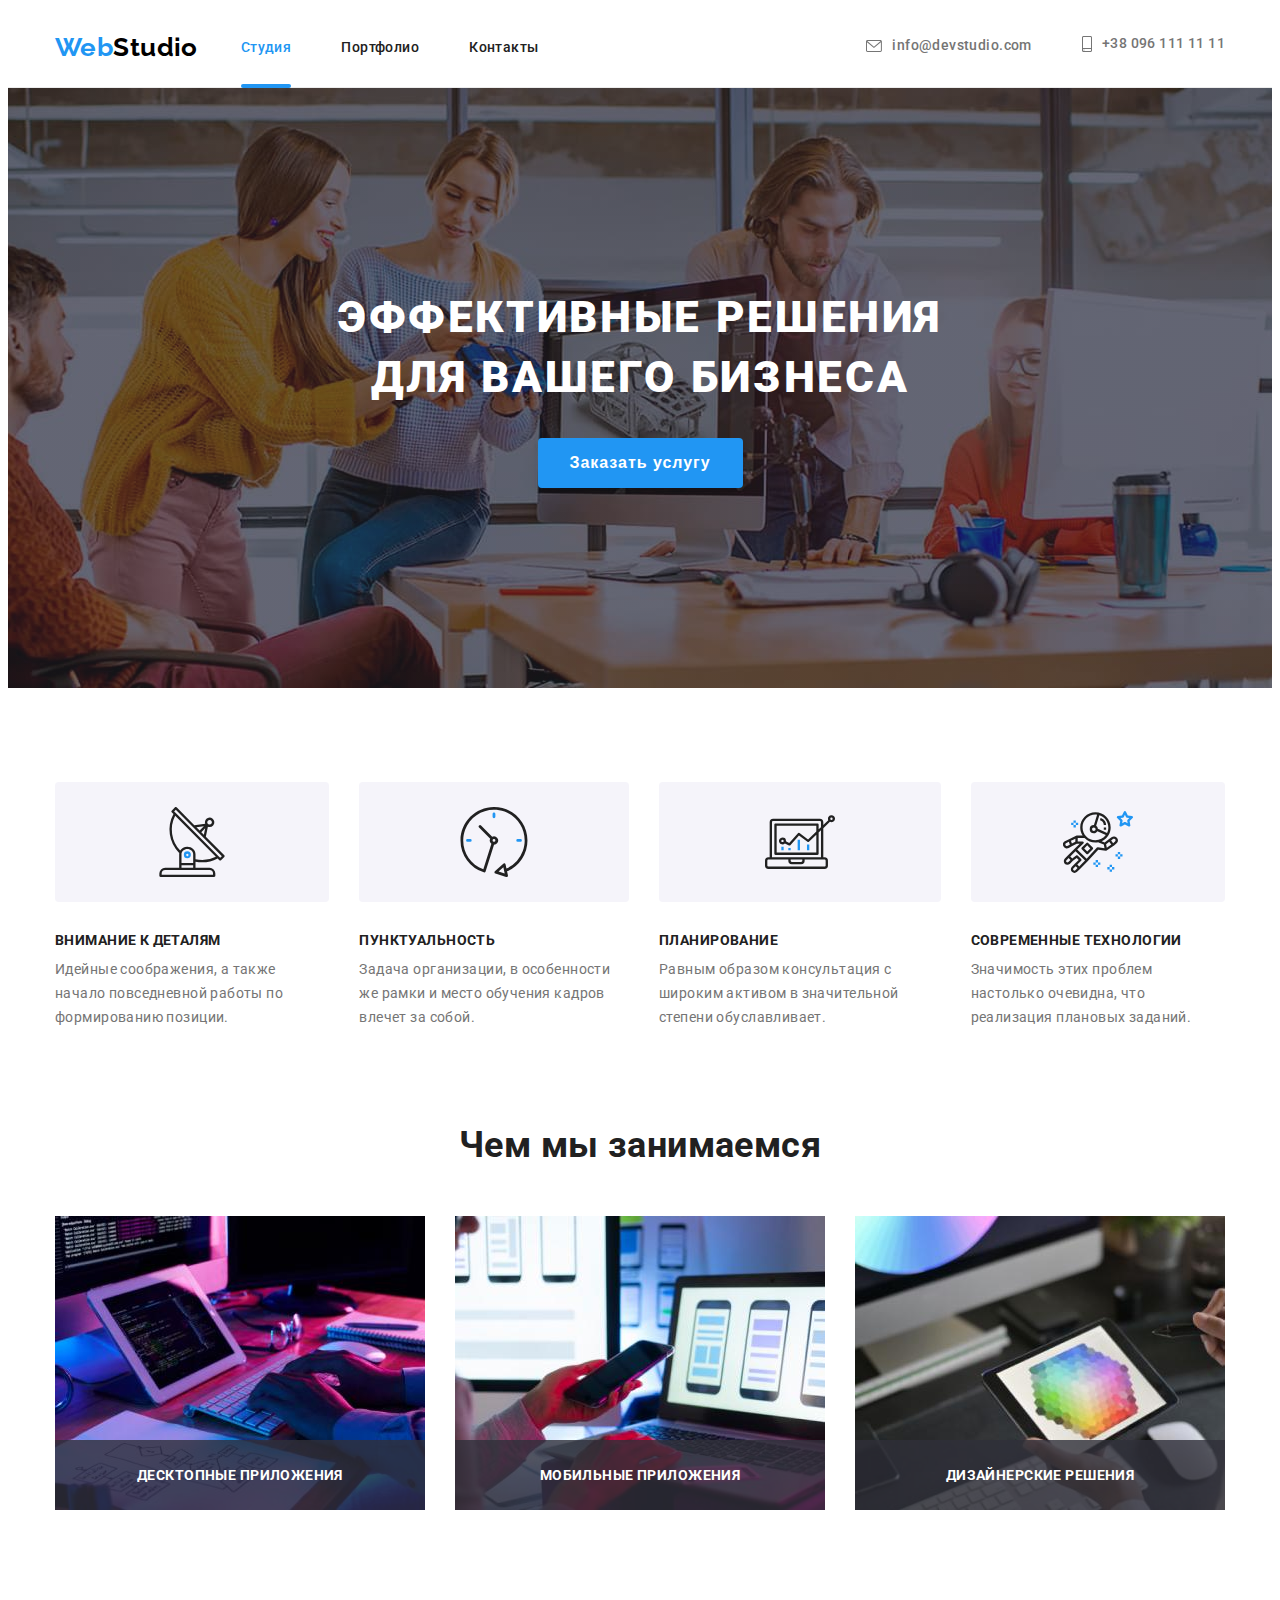
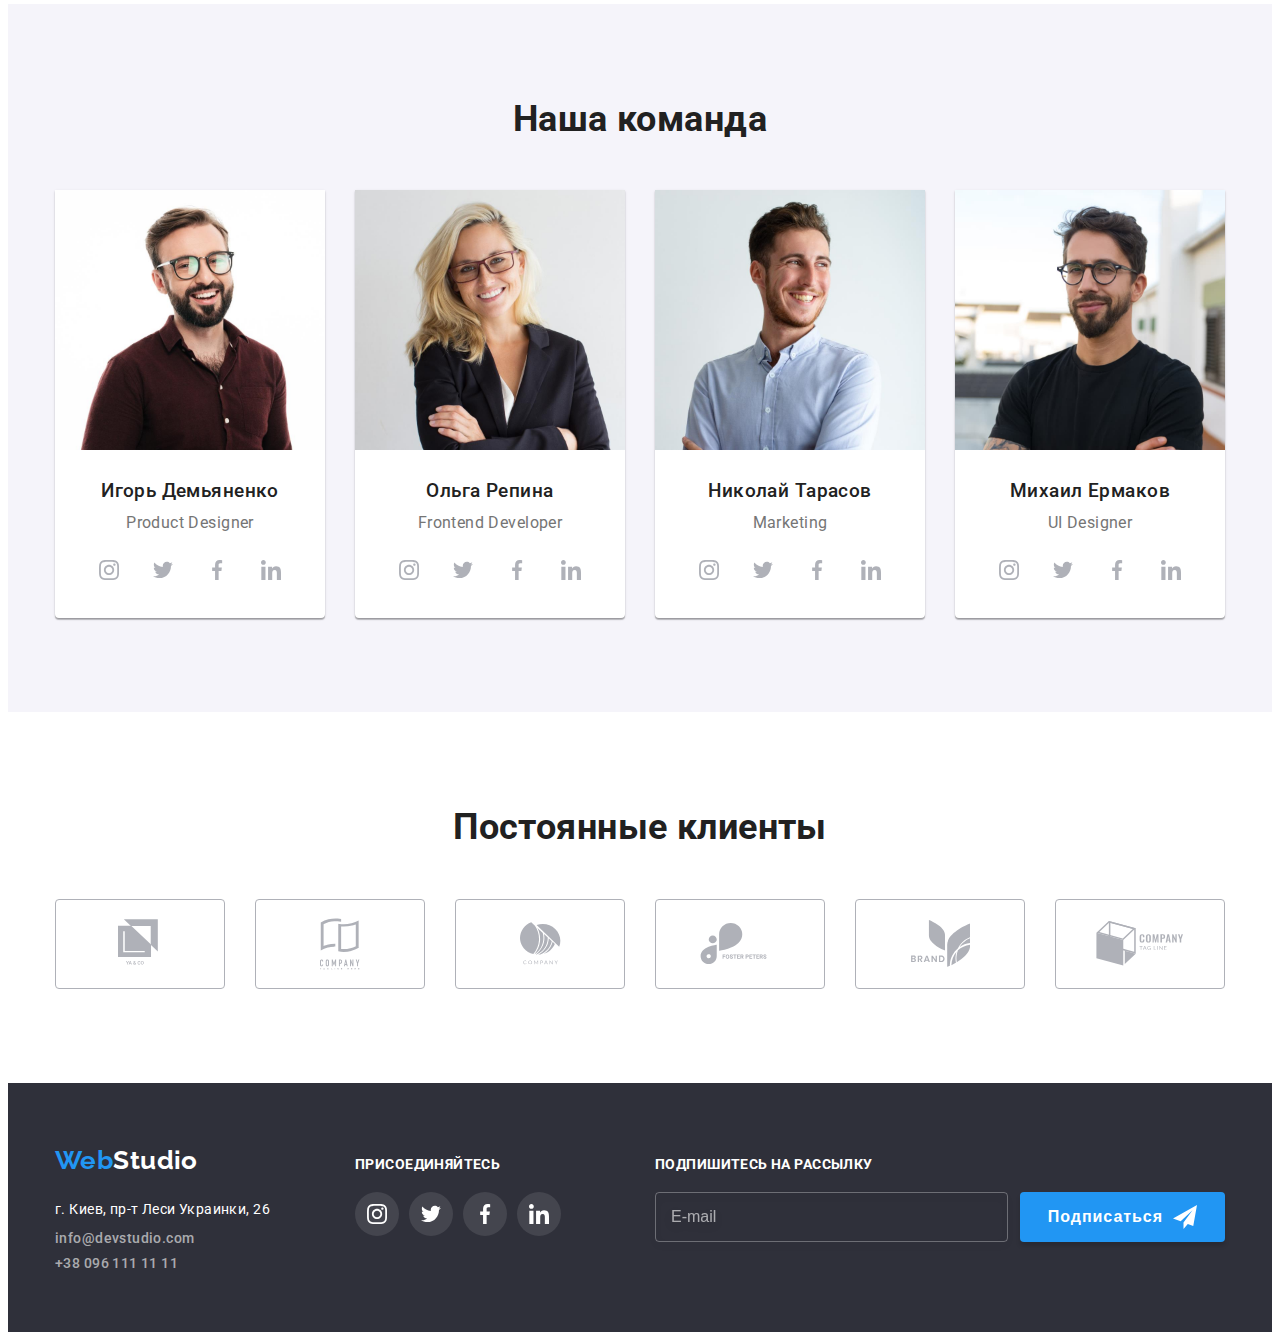
==== commit a4d88f07: "Update_BEM" ====
--- a/index.html
+++ b/index.html
@@ -34,13 +34,13 @@
         </nav>
         <ul class="list header__contacts">
           <li class="header__item">
-            <a href="mailto:info@devstudio.com" class="link header__contact-link mail header__link">
+            <a href="mailto:info@devstudio.com" class="link header__contact-link mail">
               <svg class="header__icon" width="16" height="12"><use href="./images/sprite.svg#icon-envelope"></use></svg
               >info@devstudio.com
             </a>
           </li>
           <li class="header__item">
-            <a href="tel:+380961111111" class="link header__contact-link phone header__link"
+            <a href="tel:+380961111111" class="link header__contact-link phone"
               ><svg class="header__icon" width="10" height="16">
                 <use href="./images/sprite.svg#icon-smartphone"></use></svg
               >+38 096 111 11 11</a
--- a/css/styles.css
+++ b/css/styles.css
@@ -175,7 +175,7 @@
   color: var(--logo-dark-color);
 }
 
-.contact-link {
+.header__contact-link {
   color: var(--main-text-color);
 }
 .header__contact-link {
